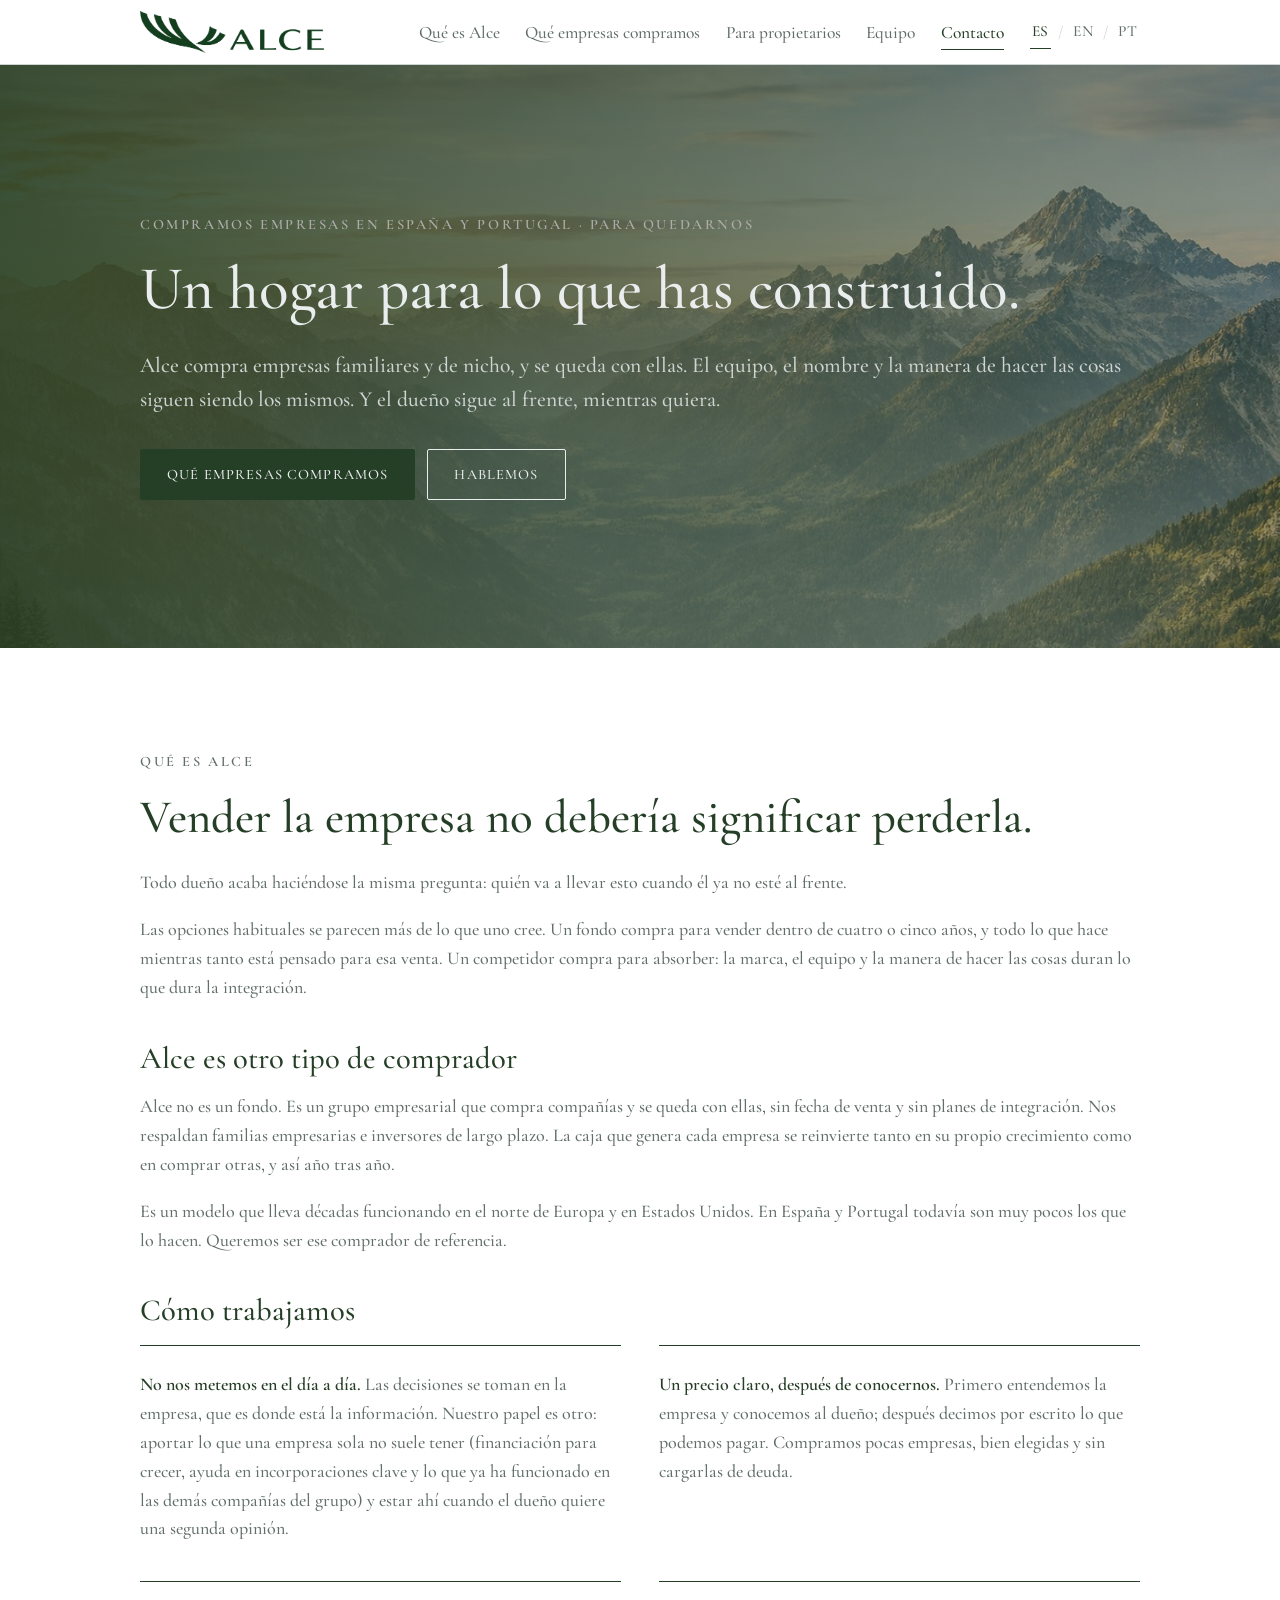
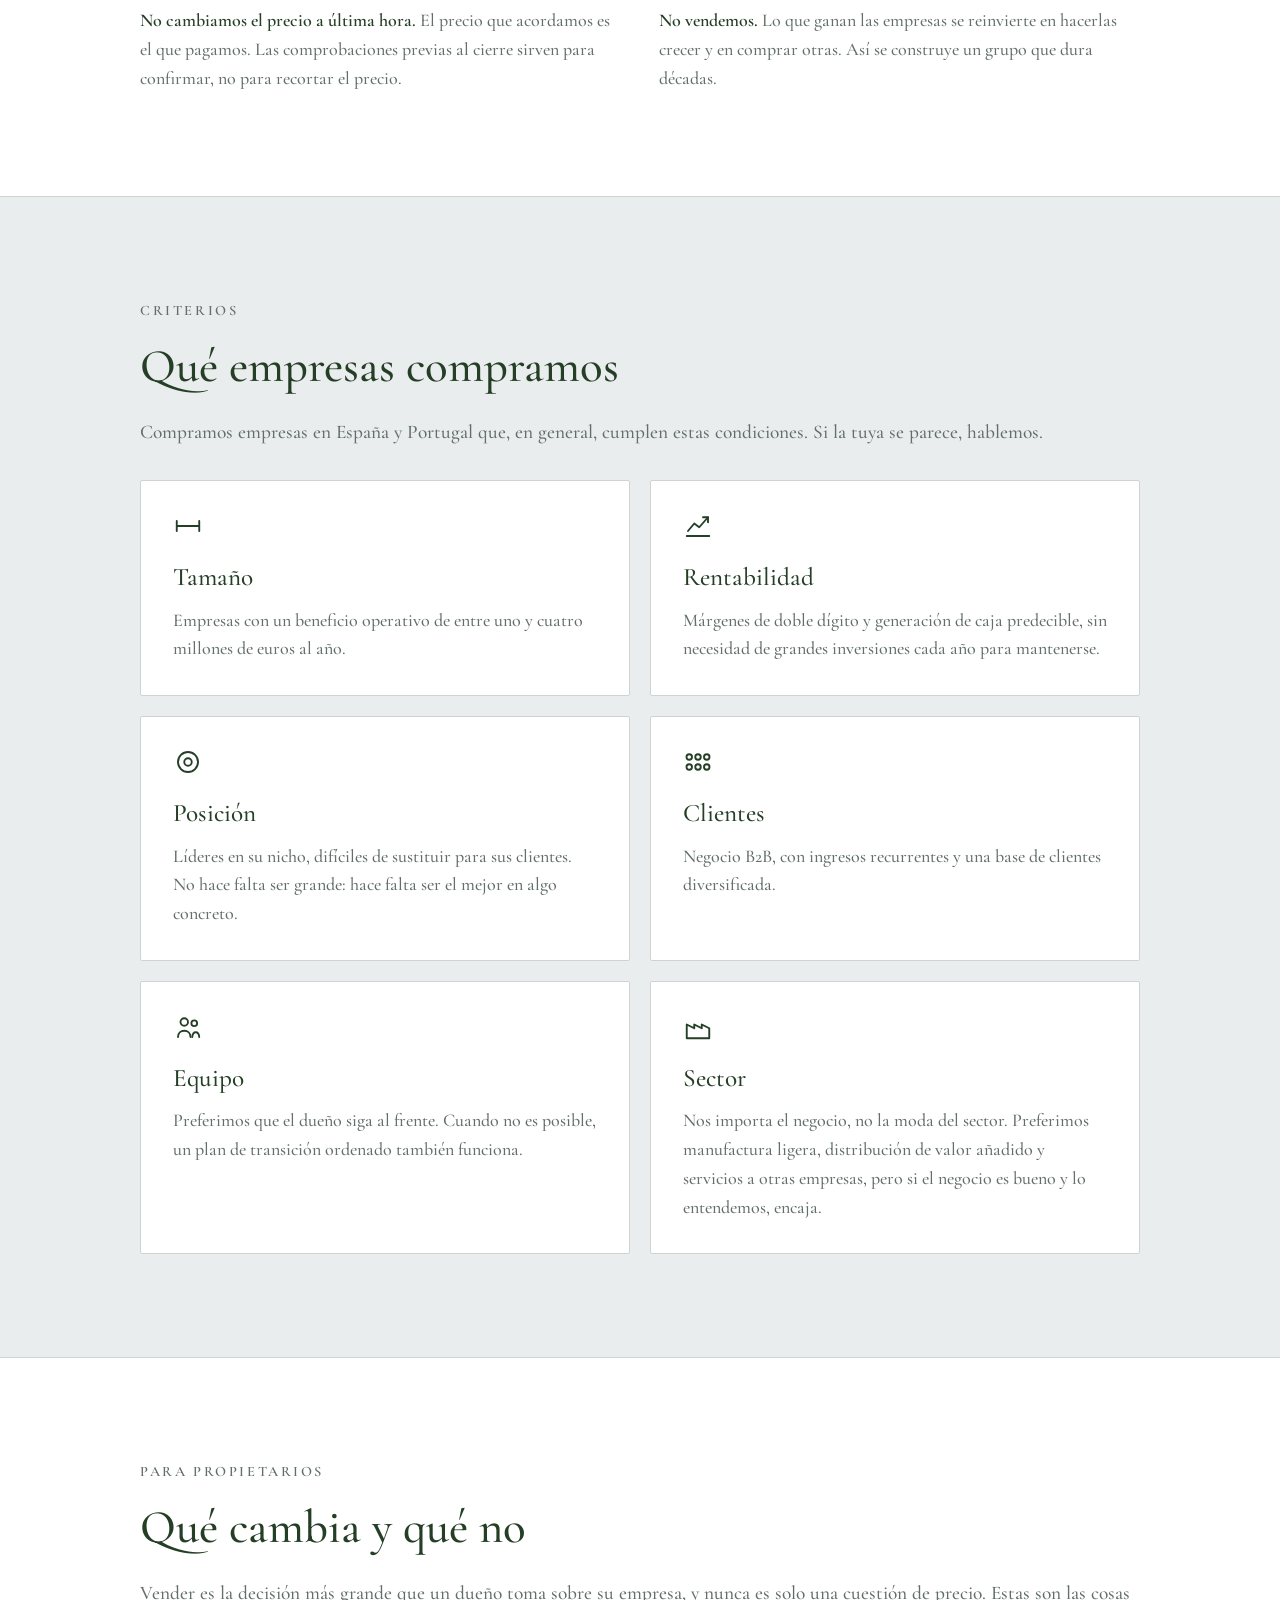
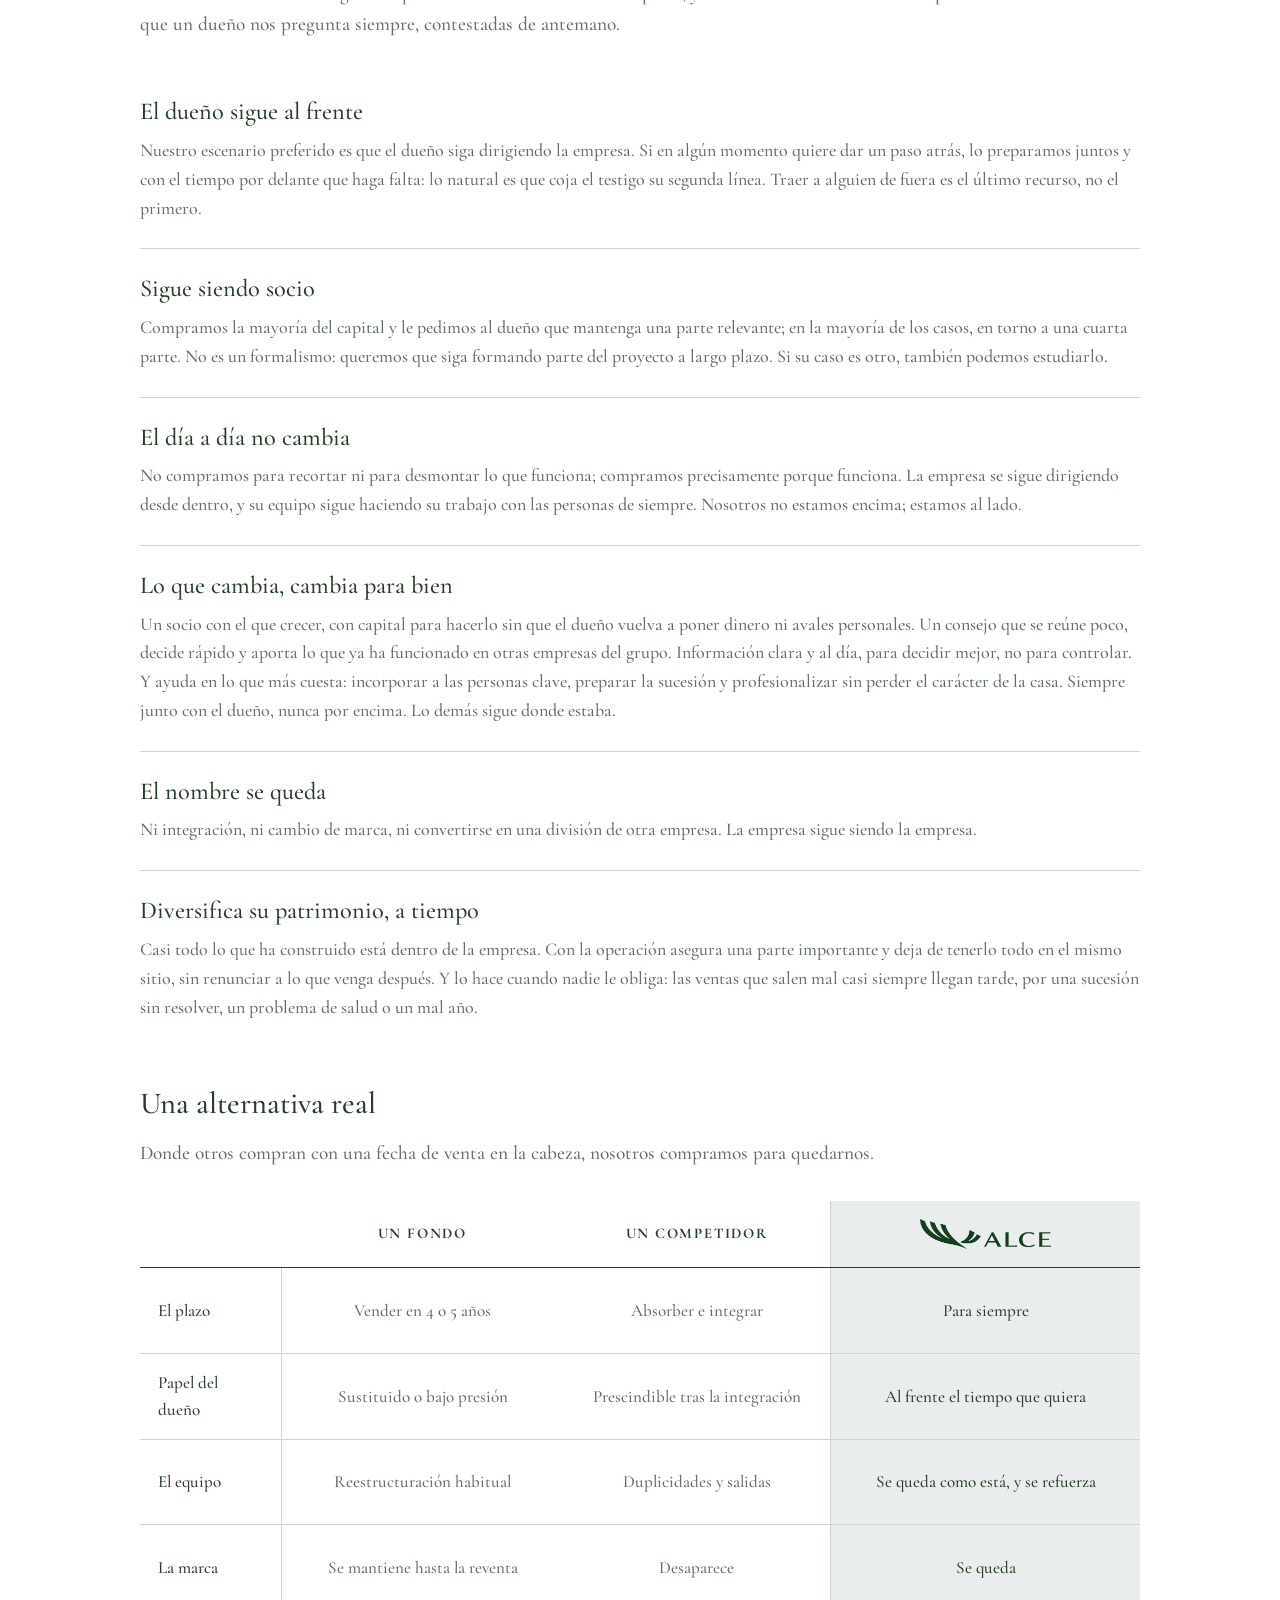
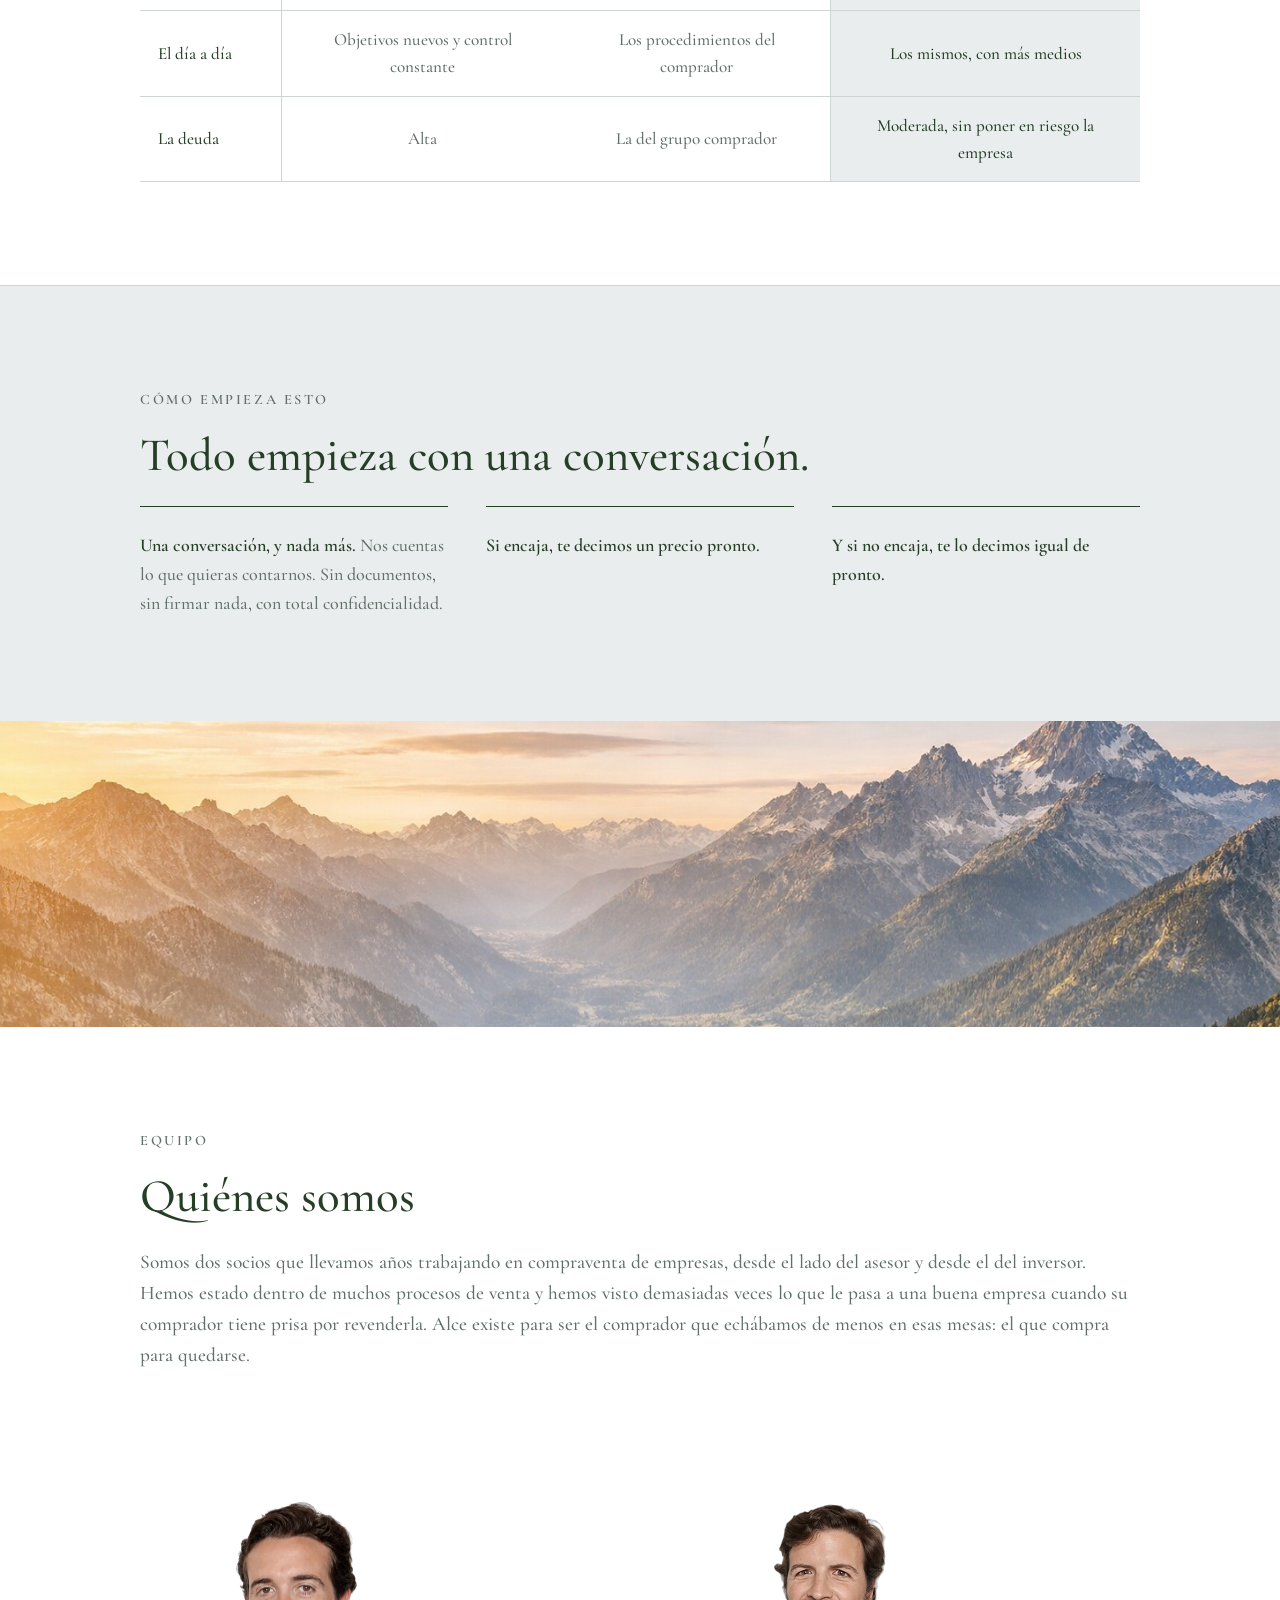
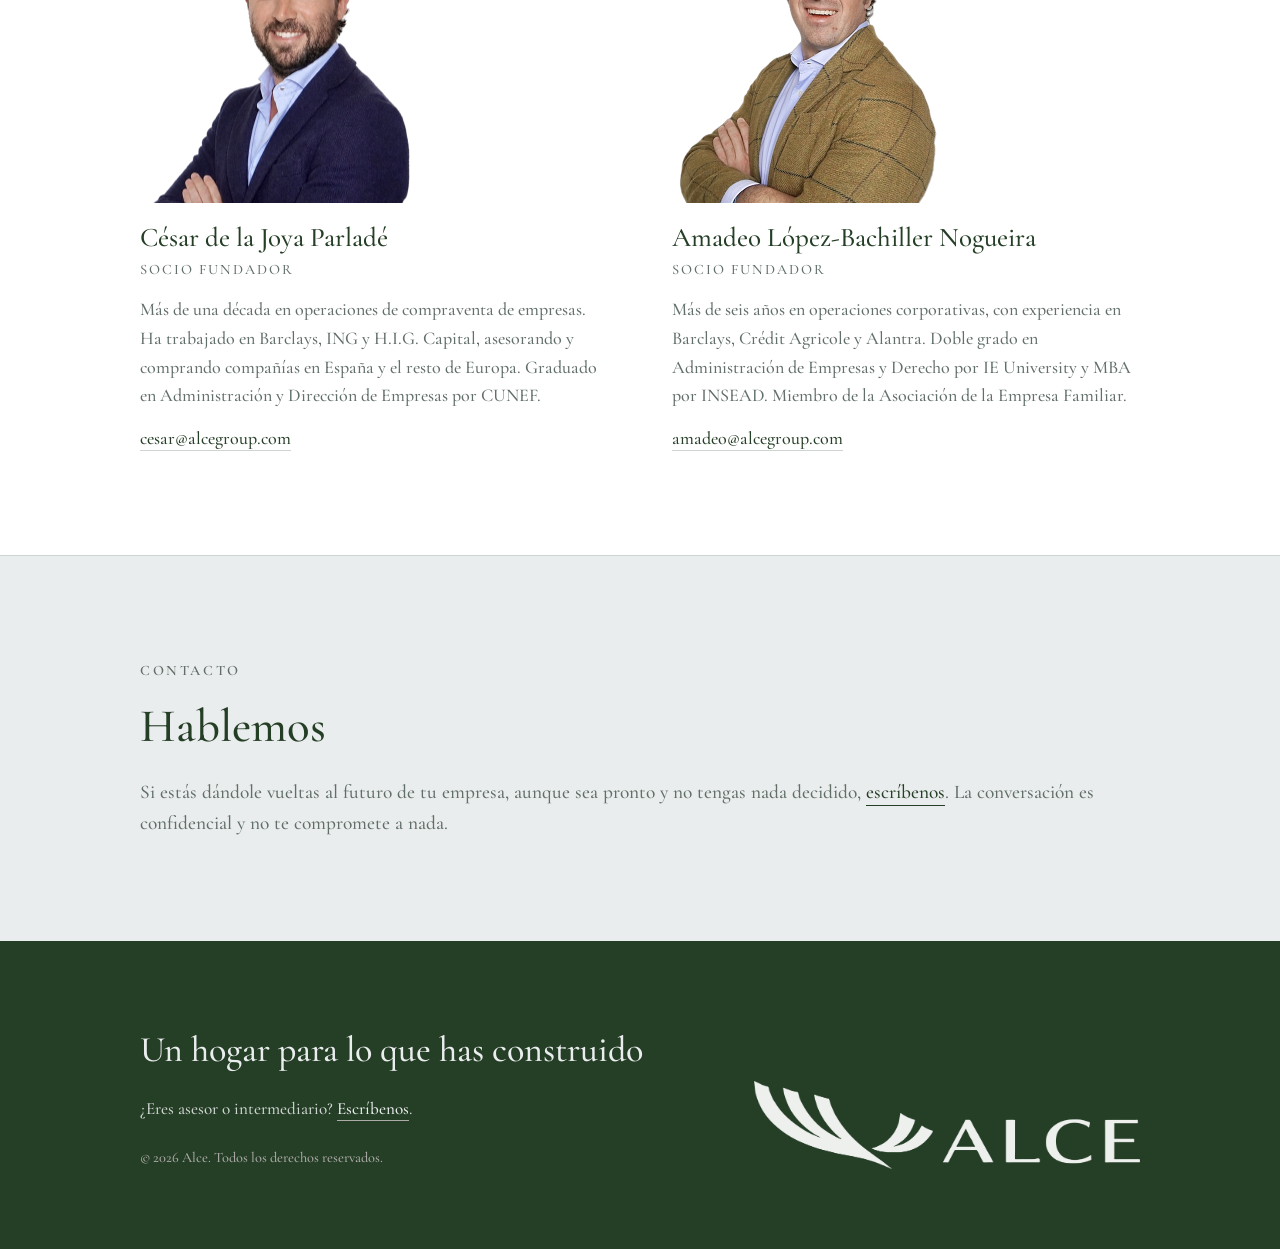
==== index.html @ 21e43da4 "Tabla comparativa: quitar fila del precio, deuda del fondo Alta y filas de igual altura Co-Authored-" ====
<!DOCTYPE html>
<html lang="es">
<head>
<meta charset="utf-8">
<meta name="viewport" content="width=device-width, initial-scale=1">
<title>Alce · Un hogar para lo que has construido</title>
<meta name="description" content="Alce compra empresas familiares y de nicho en España y Portugal, y se queda con ellas.">
<link rel="icon" type="image/png" sizes="32x32" href="img/favicon-32.png">
<link rel="apple-touch-icon" sizes="180x180" href="img/apple-touch-icon.png">
<meta property="og:title" content="Alce · Un hogar para lo que has construido">
<meta property="og:description" content="Alce compra empresas familiares y de nicho en España y Portugal, y se queda con ellas.">
<meta property="og:image" content="https://alcegroup.com/img/og.jpg">
<meta property="og:url" content="https://alcegroup.com/">
<meta property="og:type" content="website">
<meta property="og:site_name" content="Alce">
<meta property="og:locale" content="es_ES">
<meta name="twitter:card" content="summary_large_image">
<link rel="preconnect" href="https://fonts.googleapis.com">
<link rel="preconnect" href="https://fonts.gstatic.com" crossorigin>
<link href="https://fonts.googleapis.com/css2?family=Cormorant+Garamond:wght@400;500;600;700&display=swap" rel="stylesheet">
<link rel="preload" as="image" href="img/hero.jpg">
<link rel="stylesheet" href="styles.css">
<link rel="canonical" href="https://alcegroup.com/">
<link rel="alternate" hreflang="es" href="https://alcegroup.com/">
<link rel="alternate" hreflang="en" href="https://alcegroup.com/en/">
<link rel="alternate" hreflang="pt" href="https://alcegroup.com/pt/">
<link rel="alternate" hreflang="x-default" href="https://alcegroup.com/">
<!-- Marca el documento como "con JS" antes de pintar, para evitar parpadeo del fade-in. Sin JS, todo se muestra igualmente. -->
<script>document.documentElement.classList.add('js');</script>
</head>
<body>

<a class="skip-link" href="#contenido">Saltar al contenido</a>

<header class="site-header">
  <div class="wrap site-header__inner">
    <a class="logo" href="#portada" aria-label="Alce">
      <img class="logo__img" src="img/logo.png" alt="Alce" onerror="this.replaceWith(document.createTextNode('Alce'))">
    </a>
    <nav id="site-nav" class="site-nav" aria-label="Principal">
      <button class="nav-toggle" type="button" aria-expanded="false" aria-controls="nav-panel" aria-label="Menú">
        <span class="nav-toggle__bar" aria-hidden="true"></span>
      </button>
      <div class="nav-panel" id="nav-panel">
        <ul id="nav-list" class="nav-list">
          <li><a href="#que-es">Qué es Alce</a></li>
          <li><a href="#criterios">Qué empresas compramos</a></li>
          <li><a href="#propietarios">Para propietarios</a></li>
          <li><a href="#equipo">Equipo</a></li>
          <li><a href="#contacto">Contacto</a></li>
        </ul>
        <div class="lang-switch">
          <a href="index.html" hreflang="es" lang="es" aria-current="true">ES</a>
          <span aria-hidden="true">/</span>
          <a href="en/index.html" hreflang="en" lang="en">EN</a>
          <span aria-hidden="true">/</span>
          <a href="pt/index.html" hreflang="pt" lang="pt">PT</a>
        </div>
      </div>
    </nav>
  </div>
</header>

<main id="contenido">

  <!-- 1. PORTADA -->
  <section id="portada" class="hero section--ink">
    <div class="wrap reveal">
      <p class="eyebrow eyebrow--warm">Compramos empresas en España y Portugal · Para quedarnos</p>
      <h1 class="hero__title">Un hogar para lo que has construido.</h1>
      <p class="hero__sub measure">Alce compra empresas familiares y de nicho, y se queda con ellas. El equipo, el nombre y la manera de hacer las cosas siguen siendo los mismos. Y el dueño sigue al frente, mientras quiera.</p>
      <div class="cta-row">
        <a class="btn btn--solid" href="#criterios">Qué empresas compramos</a>
        <a class="btn btn--ghost-light" href="#contacto">Hablemos</a>
      </div>
    </div>
  </section>

  <!-- 2. Qué es Alce -->
  <section id="que-es" class="section section--white">
    <div class="wrap reveal">
      <p class="eyebrow">Qué es Alce</p>
      <h2 class="section__title">Vender la empresa no debería significar perderla.</h2>
      <div class="prose measure">
        <p>Todo dueño acaba haciéndose la misma pregunta: quién va a llevar esto cuando él ya no esté al frente.</p>
        <p>Las opciones habituales se parecen más de lo que uno cree. Un fondo compra para vender dentro de cuatro o cinco años, y todo lo que hace mientras tanto está pensado para esa venta. Un competidor compra para absorber: la marca, el equipo y la manera de hacer las cosas duran lo que dura la integración.</p>
        <h3 class="subhead">Alce es otro tipo de comprador</h3>
        <p>Alce no es un fondo. Es un grupo empresarial que compra compañías y se queda con ellas, sin fecha de venta y sin planes de integración. Nos respaldan familias empresarias e inversores de largo plazo. La caja que genera cada empresa se reinvierte tanto en su propio crecimiento como en comprar otras, y así año tras año.</p>
        <p>Es un modelo que lleva décadas funcionando en el norte de Europa y en Estados Unidos. En España y Portugal todavía son muy pocos los que lo hacen. Queremos ser ese comprador de referencia.</p>
      </div>

      <h3 class="subhead">Cómo trabajamos</h3>
      <div class="commitments">
        <div class="commitment">
          <p><strong>No nos metemos en el día a día.</strong> Las decisiones se toman en la empresa, que es donde está la información. Nuestro papel es otro: aportar lo que una empresa sola no suele tener (financiación para crecer, ayuda en incorporaciones clave y lo que ya ha funcionado en las demás compañías del grupo) y estar ahí cuando el dueño quiere una segunda opinión.</p>
        </div>
        <div class="commitment">
          <p><strong>Un precio claro, después de conocernos.</strong> Primero entendemos la empresa y conocemos al dueño; después decimos por escrito lo que podemos pagar. Compramos pocas empresas, bien elegidas y sin cargarlas de deuda.</p>
        </div>
        <div class="commitment">
          <p><strong>No cambiamos el precio a última hora.</strong> El precio que acordamos es el que pagamos. Las comprobaciones previas al cierre sirven para confirmar, no para recortar el precio.</p>
        </div>
        <div class="commitment">
          <p><strong>No vendemos.</strong> Lo que ganan las empresas se reinvierte en hacerlas crecer y en comprar otras. Así se construye un grupo que dura décadas.</p>
        </div>
      </div>
    </div>
  </section>

  <!-- 3. QUÉ EMPRESAS COMPRAMOS -->
  <section id="criterios" class="section section--cream">
    <div class="wrap reveal">
      <p class="eyebrow">Criterios</p>
      <h2 class="section__title">Qué empresas compramos</h2>
      <p class="intro measure">Compramos empresas en España y Portugal que, en general, cumplen estas condiciones. Si la tuya se parece, hablemos.</p>
      <ol class="criteria">
        <li class="criterion">
          <span class="criterion__icon" aria-hidden="true"><svg viewBox="0 0 24 24" fill="none" stroke="currentColor" stroke-width="1.5" stroke-linecap="round" stroke-linejoin="round"><path d="M3 12h18M3 8v8M21 8v8"/></svg></span>
          <p class="criterion__head"><span class="criterion__name">Tamaño</span></p>
          <p class="criterion__text">Empresas con un beneficio operativo de entre uno y cuatro millones de euros al año.</p>
        </li>
        <li class="criterion">
          <span class="criterion__icon" aria-hidden="true"><svg viewBox="0 0 24 24" fill="none" stroke="currentColor" stroke-width="1.5" stroke-linecap="round" stroke-linejoin="round"><path d="M3 20h18"/><path d="M4 16l5-6 4 3 7-8"/><path d="M16 5h4v4"/></svg></span>
          <p class="criterion__head"><span class="criterion__name">Rentabilidad</span></p>
          <p class="criterion__text">Márgenes de doble dígito y generación de caja predecible, sin necesidad de grandes inversiones cada año para mantenerse.</p>
        </li>
        <li class="criterion">
          <span class="criterion__icon" aria-hidden="true"><svg viewBox="0 0 24 24" fill="none" stroke="currentColor" stroke-width="1.5" stroke-linecap="round" stroke-linejoin="round"><circle cx="12" cy="12" r="8"/><circle cx="12" cy="12" r="3"/></svg></span>
          <p class="criterion__head"><span class="criterion__name">Posición</span></p>
          <p class="criterion__text">Líderes en su nicho, difíciles de sustituir para sus clientes. No hace falta ser grande: hace falta ser el mejor en algo concreto.</p>
        </li>
        <li class="criterion">
          <span class="criterion__icon" aria-hidden="true"><svg viewBox="0 0 24 24" fill="none" stroke="currentColor" stroke-width="1.5"><circle cx="5" cy="8" r="2.2"/><circle cx="12" cy="8" r="2.2"/><circle cx="19" cy="8" r="2.2"/><circle cx="5" cy="16" r="2.2"/><circle cx="12" cy="16" r="2.2"/><circle cx="19" cy="16" r="2.2"/></svg></span>
          <p class="criterion__head"><span class="criterion__name">Clientes</span></p>
          <p class="criterion__text">Negocio B2B, con ingresos recurrentes y una base de clientes diversificada.</p>
        </li>
        <li class="criterion">
          <span class="criterion__icon" aria-hidden="true"><svg viewBox="0 0 24 24" fill="none" stroke="currentColor" stroke-width="1.5" stroke-linecap="round" stroke-linejoin="round"><circle cx="9" cy="8" r="3"/><path d="M4 20c0-3 2.2-5 5-5s5 2 5 5"/><circle cx="17" cy="9" r="2.3"/><path d="M15.4 20c.2-2.4 1.4-3.8 2.8-3.8 1.5 0 2.6 1.4 2.8 3.8"/></svg></span>
          <p class="criterion__head"><span class="criterion__name">Equipo</span></p>
          <p class="criterion__text">Preferimos que el dueño siga al frente. Cuando no es posible, un plan de transición ordenado también funciona.</p>
        </li>
        <li class="criterion">
          <span class="criterion__icon" aria-hidden="true"><svg viewBox="0 0 24 24" fill="none" stroke="currentColor" stroke-width="1.5" stroke-linecap="round" stroke-linejoin="round"><path d="M3 21V10l6 3v-3l6 3v-3l6 3v8H3z"/></svg></span>
          <p class="criterion__head"><span class="criterion__name">Sector</span></p>
          <p class="criterion__text">Nos importa el negocio, no la moda del sector. Preferimos manufactura ligera, distribución de valor añadido y servicios a otras empresas, pero si el negocio es bueno y lo entendemos, encaja.</p>
        </li>
      </ol>
    </div>
  </section>

  <!-- 4. PARA PROPIETARIOS -->
  <section id="propietarios" class="section section--white">
    <div class="wrap reveal">
      <p class="eyebrow">Para propietarios</p>
      <h2 class="section__title">Qué cambia y qué no</h2>
      <p class="intro measure">Vender es la decisión más grande que un dueño toma sobre su empresa, y nunca es solo una cuestión de precio. Estas son las cosas que un dueño nos pregunta siempre, contestadas de antemano.</p>

      <div class="owner-grid">
        <div class="owner-block">
          <h3 class="owner-block__title">El dueño sigue al frente</h3>
          <p>Nuestro escenario preferido es que el dueño siga dirigiendo la empresa. Si en algún momento quiere dar un paso atrás, lo preparamos juntos y con el tiempo por delante que haga falta: lo natural es que coja el testigo su segunda línea. Traer a alguien de fuera es el último recurso, no el primero.</p>
        </div>
        <div class="owner-block">
          <h3 class="owner-block__title">Sigue siendo socio</h3>
          <p>Compramos la mayoría del capital y le pedimos al dueño que mantenga una parte relevante; en la mayoría de los casos, en torno a una cuarta parte. No es un formalismo: queremos que siga formando parte del proyecto a largo plazo. Si su caso es otro, también podemos estudiarlo.</p>
        </div>
        <div class="owner-block">
          <h3 class="owner-block__title">El día a día no cambia</h3>
          <p>No compramos para recortar ni para desmontar lo que funciona; compramos precisamente porque funciona. La empresa se sigue dirigiendo desde dentro, y su equipo sigue haciendo su trabajo con las personas de siempre. Nosotros no estamos encima; estamos al lado.</p>
        </div>
        <div class="owner-block">
          <h3 class="owner-block__title">Lo que cambia, cambia para bien</h3>
          <p>Un socio con el que crecer, con capital para hacerlo sin que el dueño vuelva a poner dinero ni avales personales. Un consejo que se reúne poco, decide rápido y aporta lo que ya ha funcionado en otras empresas del grupo. Información clara y al día, para decidir mejor, no para controlar. Y ayuda en lo que más cuesta: incorporar a las personas clave, preparar la sucesión y profesionalizar sin perder el carácter de la casa. Siempre junto con el dueño, nunca por encima. Lo demás sigue donde estaba.</p>
        </div>
        <div class="owner-block">
          <h3 class="owner-block__title">El nombre se queda</h3>
          <p>Ni integración, ni cambio de marca, ni convertirse en una división de otra empresa. La empresa sigue siendo la empresa.</p>
        </div>
        <div class="owner-block">
          <h3 class="owner-block__title">Diversifica su patrimonio, a tiempo</h3>
          <p>Casi todo lo que ha construido está dentro de la empresa. Con la operación asegura una parte importante y deja de tenerlo todo en el mismo sitio, sin renunciar a lo que venga después. Y lo hace cuando nadie le obliga: las ventas que salen mal casi siempre llegan tarde, por una sucesión sin resolver, un problema de salud o un mal año.</p>
        </div>
      </div>

      <h3 class="subhead" id="alt-distinta">Una alternativa real</h3>
      <p class="intro measure">Donde otros compran con una fecha de venta en la cabeza, nosotros compramos para quedarnos.</p>

      <div class="cmp-scroll">
        <table class="cmp" aria-labelledby="alt-distinta">
          <thead>
            <tr>
              <th scope="col"></th>
              <th scope="col">Un fondo</th>
              <th scope="col">Un competidor</th>
              <th scope="col" class="col-alce"><img class="cmp-logo" src="img/logo.png" alt="Alce" onerror="this.replaceWith(document.createTextNode('Alce'))"></th>
            </tr>
          </thead>
          <tbody>
            <tr>
              <th scope="row">El plazo</th>
              <td data-label="Un fondo">Vender en 4 o 5 años</td>
              <td data-label="Un competidor">Absorber e integrar</td>
              <td class="col-alce" data-label="Alce">Para siempre</td>
            </tr>
            <tr>
              <th scope="row">Papel del dueño</th>
              <td data-label="Un fondo">Sustituido o bajo presión</td>
              <td data-label="Un competidor">Prescindible tras la integración</td>
              <td class="col-alce" data-label="Alce">Al frente el tiempo que quiera</td>
            </tr>
            <tr>
              <th scope="row">El equipo</th>
              <td data-label="Un fondo">Reestructuración habitual</td>
              <td data-label="Un competidor">Duplicidades y salidas</td>
              <td class="col-alce" data-label="Alce">Se queda como está, y se refuerza</td>
            </tr>
            <tr>
              <th scope="row">La marca</th>
              <td data-label="Un fondo">Se mantiene hasta la reventa</td>
              <td data-label="Un competidor">Desaparece</td>
              <td class="col-alce" data-label="Alce">Se queda</td>
            </tr>
            <tr>
              <th scope="row">El día a día</th>
              <td data-label="Un fondo">Objetivos nuevos y control constante</td>
              <td data-label="Un competidor">Los procedimientos del comprador</td>
              <td class="col-alce" data-label="Alce">Los mismos, con más medios</td>
            </tr>
            <tr>
              <th scope="row">La deuda</th>
              <td data-label="Un fondo">Alta</td>
              <td data-label="Un competidor">La del grupo comprador</td>
              <td class="col-alce" data-label="Alce">Moderada, sin poner en riesgo la empresa</td>
            </tr>
          </tbody>
        </table>
      </div>
    </div>
  </section>

  <!-- 5. CÓMO EMPIEZA ESTO: bloque independiente y fácil de eliminar (borrar esta <section> entera) -->
  <section id="empieza" class="section section--cream" aria-labelledby="empieza-title">
    <div class="wrap reveal">
      <p class="eyebrow" id="empieza-eyebrow">Cómo empieza esto</p>
      <h2 class="section__title" id="empieza-title">Todo empieza con una conversación.</h2>
      <div class="steps">
        <div class="step">
          <p><strong>Una conversación, y nada más.</strong> Nos cuentas lo que quieras contarnos. Sin documentos, sin firmar nada, con total confidencialidad.</p>
        </div>
        <div class="step">
          <p><strong>Si encaja, te decimos un precio pronto.</strong></p>
        </div>
        <div class="step">
          <p><strong>Y si no encaja, te lo decimos igual de pronto.</strong></p>
        </div>
      </div>
    </div>
  </section>

  <!-- Banda de paisaje: reutiliza img/hero.jpg de momento (imagen limpia, sin velo).
       Si en la práctica queda repetitiva con el hero, sustituir por otra fotografía. -->
  <div class="landscape" aria-hidden="true">
    <img class="landscape__img" src="img/hero.jpg" alt="" loading="lazy">
  </div>

  <!-- 6. EQUIPO -->
  <section id="equipo" class="section section--white">
    <div class="wrap reveal">
      <p class="eyebrow">Equipo</p>
      <h2 class="section__title">Quiénes somos</h2>
      <p class="intro measure">Somos dos socios que llevamos años trabajando en compraventa de empresas, desde el lado del asesor y desde el del inversor. Hemos estado dentro de muchos procesos de venta y hemos visto demasiadas veces lo que le pasa a una buena empresa cuando su comprador tiene prisa por revenderla. Alce existe para ser el comprador que echábamos de menos en esas mesas: el que compra para quedarse.</p>

      <div class="team">
        <article class="member">
          <div class="member__photo">
            <img id="img-cesar" src="img/cesar.png" alt="César de la Joya Parladé" loading="lazy" onerror="this.remove()">
          </div>
          <h3 class="member__name">César de la Joya Parladé</h3>
          <p class="member__role">Socio fundador</p>
          <p class="member__bio">Más de una década en operaciones de compraventa de empresas. Ha trabajado en Barclays, ING y H.I.G. Capital, asesorando y comprando compañías en España y el resto de Europa. Graduado en Administración y Dirección de Empresas por CUNEF.</p>
          <p class="member__contact"><a href="mailto:cesar@alcegroup.com">cesar@alcegroup.com</a></p>
        </article>
        <article class="member">
          <div class="member__photo">
            <img id="img-amadeo" src="img/amadeo.png" alt="Amadeo López-Bachiller Nogueira" loading="lazy" onerror="this.remove()">
          </div>
          <h3 class="member__name">Amadeo López-Bachiller Nogueira</h3>
          <p class="member__role">Socio fundador</p>
          <p class="member__bio">Más de seis años en operaciones corporativas, con experiencia en Barclays, Crédit Agricole y Alantra. Doble grado en Administración de Empresas y Derecho por IE University y MBA por INSEAD. Miembro de la Asociación de la Empresa Familiar.</p>
          <p class="member__contact"><a href="mailto:amadeo@alcegroup.com">amadeo@alcegroup.com</a></p>
        </article>
      </div>
    </div>
  </section>

  <!-- 7. CONTACTO -->
  <section id="contacto" class="section section--cream">
    <div class="wrap reveal">
      <p class="eyebrow">Contacto</p>
      <h2 class="section__title">Hablemos</h2>
      <p class="contact__text measure">Si estás dándole vueltas al futuro de tu empresa, aunque sea pronto y no tengas nada decidido, <a href="mailto:cesar@alcegroup.com,amadeo@alcegroup.com">escríbenos</a>. La conversación es confidencial y no te compromete a nada.</p>
    </div>
  </section>

</main>

<!-- 8. PIE -->
<footer class="site-footer section--ink">
  <div class="wrap footer__inner">
    <div class="footer__text">
      <p class="footer__tagline">Un hogar para lo que has construido</p>
      <p class="footer__secondary">¿Eres asesor o intermediario? <a href="mailto:cesar@alcegroup.com,amadeo@alcegroup.com">Escríbenos</a>.</p>
      <p class="footer__copy">© 2026 Alce. Todos los derechos reservados.</p>
    </div>
    <img class="footer__logo" src="img/logo-blanco.png" alt="" aria-hidden="true" onerror="this.remove()">
  </div>
</footer>

<script src="main.js" defer></script>
</body>
</html>
---- styles.css ----
/* =========================================================
   Alce — hoja de estilos
   Sistema de diseño fijo: paleta, tipografía, geometría 2px.
   ========================================================= */

:root{
  /* Paleta (única, sin colores adicionales) */
  --ink:   #253E26;   /* verde: títulos y fondos oscuros */
  --slate: #626F69;   /* color del texto (cuerpo y secundario) */
  --warm:  #ADACA8;
  --pale:  #CED4D1;
  --cream: #EAEDED;   /* sombreado de secciones (antes crema #F4ECE6) */
  --white: #FFFFFF;

  /* Tipografía — una sola fuente para todo (Cormorant Garamond) */
  --font-display: "Cormorant Garamond", Georgia, "Times New Roman", serif;
  --font-text: "Cormorant Garamond", Georgia, "Times New Roman", serif;

  /* Geometría */
  --radius: 2px;
  --hair: 1px solid var(--pale);

  /* Ritmo */
  --header-h: 64px;
  --section-y: clamp(56px, 8vw, 104px);
  --wrap-max: 1080px;
  --wrap-pad: clamp(20px, 5vw, 40px);
}

/* ---------- Reset ligero ---------- */
*, *::before, *::after{ box-sizing: border-box; }
html{ -webkit-text-size-adjust: 100%; font-size: 112.5%; }  /* base 18px */
body{
  margin: 0;
  background: var(--white);
  color: var(--ink);
  font-family: var(--font-text);
  font-size: 1rem;
  font-weight: 500;
  line-height: 1.6;
  -webkit-font-smoothing: antialiased;
  text-rendering: optimizeLegibility;
}
img{ max-width: 100%; display: block; }
a{ color: inherit; }

/* Scroll suave solo si el usuario no ha pedido reducir movimiento */
@media (prefers-reduced-motion: no-preference){
  html{ scroll-behavior: smooth; }
}

/* ---------- Utilidades ---------- */
.wrap{
  width: 100%;
  max-width: var(--wrap-max);
  margin-inline: auto;
  padding-inline: var(--wrap-pad);
}
/* Los párrafos llenan el ancho disponible del contenedor (se adaptan a la ventana). */
.measure{ max-width: 100%; }

/* Anclas: compensa el header fijo al saltar por navegación */
:where(section, footer)[id]{ scroll-margin-top: calc(var(--header-h) + 12px); }

/* Foco visible y consistente en todo el sitio */
:where(a, button):focus-visible{
  outline: 2px solid var(--ink);
  outline-offset: 3px;
  border-radius: var(--radius);
}
.section--ink :where(a, button):focus-visible{ outline-color: var(--cream); }

/* Enlace de salto accesible */
.skip-link{
  position: absolute;
  left: 12px;
  top: -60px;
  z-index: 100;
  background: var(--ink);
  color: var(--cream);
  padding: 10px 16px;
  border-radius: var(--radius);
  text-decoration: none;
  font-size: .85rem;
  transition: top .15s ease;
}
.skip-link:focus{ top: 12px; }

/* ---------- Tipografía base ---------- */
h1, h2, h3, h4{
  font-family: var(--font-display);
  font-weight: 500;
  letter-spacing: 0;
  line-height: 1.14;
  margin: 0;
}
p{ margin: 0 0 1rem; color: var(--slate); }
p:last-child{ margin-bottom: 0; }

.eyebrow{
  font-family: var(--font-text);
  text-transform: uppercase;
  letter-spacing: 0.18em;
  font-size: 0.8rem;
  font-weight: 600;
  color: var(--slate);
  margin: 0 0 18px;
}
.eyebrow--warm{ color: var(--warm); }

.section__title{
  font-size: clamp(1.9rem, 1.25rem + 2.7vw, 2.6rem);
  margin-bottom: 24px;
}
.subhead{
  font-size: clamp(1.35rem, 1.1rem + 1.1vw, 1.7rem);
  margin: 40px 0 16px;
}
.intro{
  font-size: 1.075rem;
  color: var(--slate);
  margin-bottom: 32px;
}
.prose p{ color: var(--slate); }
.prose .subhead{ color: var(--ink); }

/* ---------- Header fijo ---------- */
.site-header{
  position: sticky;
  top: 0;
  z-index: 50;
  background: var(--white);
  border-bottom: var(--hair);
}
.site-header__inner{
  min-height: var(--header-h);
  display: flex;
  align-items: center;
  justify-content: space-between;
  gap: 16px;
}
/* Panel que agrupa navegación e idiomas: en línea en escritorio,
   desplegable en móvil (así los idiomas no compiten por sitio en la cabecera). */
.nav-panel{
  display: flex;
  align-items: center;
  gap: clamp(14px, 2vw, 28px);
}

/* Selector de idioma ES / EN */
.lang-switch{
  display: flex;
  align-items: center;
  gap: 7px;
  font-size: 0.86rem;
  letter-spacing: 0.06em;
}
.lang-switch a{
  color: var(--slate);
  text-decoration: none;
  padding: 4px 2px;
  border-bottom: 1px solid transparent;
  transition: color .15s ease, border-color .15s ease;
}
.lang-switch a:hover{ color: var(--ink); }
.lang-switch a[aria-current="true"]{ color: var(--ink); border-bottom-color: var(--ink); }
.lang-switch span{ color: var(--pale); }

.logo{
  display: inline-flex;
  align-items: center;
  flex-shrink: 0;          /* el flex no debe comprimir (deformaba el logo) */
  font-family: var(--font-display);
  font-size: 1.5rem;
  font-weight: 500;
  letter-spacing: 0.02em;
  text-decoration: none;
  color: var(--ink);
}
.logo__img{
  height: 42px;
  width: auto;
  display: block;
}
.site-nav{ display: flex; align-items: center; }
.nav-list{
  list-style: none;
  display: flex;
  flex-wrap: nowrap;      /* nunca en dos líneas: por debajo del breakpoint pasa a menú */
  white-space: nowrap;
  gap: clamp(14px, 2vw, 28px);
  margin: 0;
  padding: 0;
}
.nav-list a{
  text-decoration: none;
  color: var(--slate);
  font-size: 0.97rem;
  padding: 6px 0;
  border-bottom: 1px solid transparent;
  transition: color .15s ease, border-color .15s ease;
}
.nav-list a:hover{ color: var(--ink); }
.nav-list a[aria-current="true"]{
  color: var(--ink);
  border-bottom-color: var(--ink);
}

/* Botón de menú: oculto por defecto; solo aparece en móvil y con JS activo */
.nav-toggle{ display: none; }
.nav-toggle{
  width: 44px; height: 44px;
  padding: 0;
  background: none;
  border: var(--hair);
  border-radius: var(--radius);
  cursor: pointer;
  position: relative;
}
.nav-toggle__bar,
.nav-toggle__bar::before,
.nav-toggle__bar::after{
  content: "";
  position: absolute;
  left: 50%;
  width: 20px;
  height: 2px;
  background: var(--ink);
  transform: translateX(-50%);
  transition: transform .18s ease, opacity .18s ease;
}
.nav-toggle__bar{ top: 50%; margin-top: -1px; }
.nav-toggle__bar::before{ top: -6px; }
.nav-toggle__bar::after{ top: 6px; }
.nav-toggle[aria-expanded="true"] .nav-toggle__bar{ background: transparent; }
.nav-toggle[aria-expanded="true"] .nav-toggle__bar::before{ transform: translateX(-50%) translateY(6px) rotate(45deg); }
.nav-toggle[aria-expanded="true"] .nav-toggle__bar::after{ transform: translateX(-50%) translateY(-6px) rotate(-45deg); }

/* ---------- Secciones y ritmo de fondos ---------- */
.section{ padding-block: var(--section-y); }
.section--white{ background: var(--white); }
.section--cream{ background: var(--cream); }
.section--ink{ background: var(--ink); color: var(--cream); }

/* Línea divisoria fina entre secciones contiguas del flujo claro */
.section--white + .section--cream,
.section--cream + .section--white,
.section--white + .section--white,
.section--cream + .section--cream{ border-top: var(--hair); }

/* ---------- Hero ---------- */
.hero{
  padding-block: clamp(80px, 12vw, 148px);
  /* Foto de fondo (montaña) con velo verde a la izquierda para legibilidad del texto */
  background-color: var(--ink);
  background-image:
    linear-gradient(90deg,
      rgba(37, 62, 38, 0.90) 0%,
      rgba(37, 62, 38, 0.72) 42%,
      rgba(37, 62, 38, 0.44) 100%),
    url("img/hero.jpg");
  background-size: cover;
  background-position: center right;
  background-repeat: no-repeat;
}
.hero__title{
  font-size: clamp(2.1rem, 1.4rem + 3.4vw, 3.4rem);
  margin-bottom: 24px;
}
.hero__sub{
  font-size: clamp(1.05rem, 0.98rem + 0.4vw, 1.2rem);
  color: var(--pale);
  margin-bottom: 32px;
}
.cta-row{ display: flex; flex-wrap: wrap; gap: 12px; }

/* ---------- Botones ---------- */
.btn{
  display: inline-block;
  font-family: var(--font-text);
  font-size: 0.8rem;
  font-weight: 500;
  letter-spacing: 0.08em;
  text-transform: uppercase;
  text-decoration: none;
  padding: 13px 26px;
  border: 1px solid var(--ink);
  border-radius: var(--radius);
  transition: background-color .15s ease, color .15s ease, border-color .15s ease;
}
.btn--solid{ background: var(--ink); color: var(--cream); }
.btn--solid:hover{ background: #1B2E1C; }
.btn--ghost-light{ background: transparent; color: var(--cream); border-color: var(--cream); }
.btn--ghost-light:hover{ background: var(--cream); color: var(--ink); }

/* ---------- Placeholders de imagen ---------- */
.img-ph{
  background: var(--cream);
  border: var(--hair);
  border-radius: var(--radius);
}
.img-ph--cover{
  width: 100%;
  aspect-ratio: 21 / 9;
  border-inline: none;
  border-radius: 0;
}
.img-ph--portrait{
  aspect-ratio: 3 / 4;
  width: 100%;
  margin-bottom: 20px;
}

/* ---------- Criterios ---------- */
/* Cuadrícula de criterios: tarjetas blancas sobre fondo cream.
   2 columnas en escritorio, 1 en móvil. Sin sombras: borde fino y radio 2px. */
.criteria{
  list-style: none;
  margin: 0;
  padding: 0;
  display: grid;
  grid-template-columns: repeat(2, 1fr);
  gap: 20px;
}
.criterion{
  background: var(--white);
  border: var(--hair);
  border-radius: var(--radius);
  padding: 30px 32px 32px;
}
.criterion__icon{
  display: block;
  width: 30px;
  height: 30px;
  color: var(--ink);
  margin-bottom: 16px;
}
.criterion__icon svg{ width: 100%; height: 100%; display: block; }
.criterion__head{
  margin: 0 0 8px;
  font-family: var(--font-display);
  font-size: 1.4rem;
  font-weight: 500;
  color: var(--ink);
}
.criterion__num{ color: var(--slate); }
.criterion__sep{ color: var(--warm); }
.criterion__name{ color: var(--ink); }
.criterion__text{
  margin: 0;
  color: var(--slate);
}

/* ---------- Para propietarios ---------- */
.owner-grid{
  display: grid;
  grid-template-columns: 1fr;
  gap: 0;
  margin-bottom: 8px;
}
.owner-block{
  padding-block: 26px;
  border-top: var(--hair);
}
.owner-block:first-child{ border-top: none; }
.owner-block__title{
  font-size: 1.35rem;
  margin-bottom: 10px;
}
.owner-block p{ color: var(--slate); }

/* ---------- Tabla comparativa ---------- */
.cmp-scroll{
  overflow-x: auto;
  margin-top: 24px;
  -webkit-overflow-scrolling: touch;
}
.cmp{
  border-collapse: collapse;
  width: 100%;
  min-width: 640px;
  font-size: 0.95rem;
}
.cmp th,
.cmp td{
  text-align: center;                 /* todo centrado... */
  padding: 15px 18px;
  vertical-align: middle;             /* una sola línea: centrada en altura */
  border-bottom: var(--hair);
}
/* Todas las filas con la misma altura (dos líneas de texto). Si alguna fila
   necesita más, main.js iguala las demás a la más alta. */
.cmp tbody tr{ height: calc(3.2em + 31px); }
.cmp th[scope="row"]{ text-align: left; }   /* ...salvo la columna de la izquierda */
.cmp thead th{
  font-family: var(--font-text);
  font-size: 0.82rem;
  text-transform: uppercase;
  letter-spacing: 0.12em;
  font-weight: 700;
  color: var(--ink);
  border-bottom: 1px solid var(--ink);
  background: var(--white);
  text-align: center;
  padding-block: 18px;
}
.cmp thead th:first-child{ text-align: left; }
.cmp tbody th[scope="row"]{
  font-weight: 500;
  color: var(--ink);
  background: var(--white);
}
.cmp td{ color: var(--slate); }

/* Columna Alce destacada: fondo cream, texto ink */
.cmp .col-alce{
  background: var(--cream);
  color: var(--ink);
  font-weight: 500;
  border-left: var(--hair);
}
.cmp thead th.col-alce{ color: var(--ink); }
/* Logo en la cabecera de la columna Alce (en vez del texto), centrado */
.cmp-logo{ height: 30px; width: auto; display: block; margin-inline: auto; }

/* En móvil: fija la primera columna (etiquetas) y la columna Alce; se scrollean las del medio */
.cmp th[scope="row"]{
  position: sticky;
  left: 0;
  z-index: 2;
  border-right: var(--hair);
}
.cmp .col-alce{
  position: sticky;
  right: 0;
  z-index: 2;
}
.cmp thead th:first-child{ position: sticky; left: 0; z-index: 3; background: var(--white); }
.cmp thead th.col-alce{ position: sticky; right: 0; z-index: 3; }

/* ---------- Cómo empieza esto ---------- */
.steps{
  display: grid;
  grid-template-columns: repeat(3, 1fr);
  gap: clamp(20px, 3vw, 40px);
}
.step{
  padding-top: 24px;
  border-top: 1px solid var(--ink);
}
.step p{ color: var(--slate); margin: 0; }
.step strong{ color: var(--ink); font-weight: 600; }

/* ---------- Cómo trabajamos (4 compromisos, 2×2) ---------- */
.commitments{
  display: grid;
  grid-template-columns: repeat(2, 1fr);
  gap: clamp(20px, 3vw, 40px);
  margin-top: 8px;
}
.commitment{
  padding-top: 24px;
  border-top: 1px solid var(--ink);
}
.commitment p{ color: var(--slate); margin: 0; }
.commitment strong{ color: var(--ink); font-weight: 600; }

/* ---------- Equipo ---------- */
.team{
  display: grid;
  grid-template-columns: repeat(2, 1fr);
  gap: clamp(32px, 5vw, 72px);
}
.member__photo{
  aspect-ratio: 3 / 4;
  width: 100%;
  max-width: 300px;
  margin-bottom: 20px;
  overflow: hidden;
}
.member__photo img{
  width: 100%;
  height: 100%;
  object-fit: cover;
  object-position: center top;
  display: block;
}
.member__name{
  font-size: 1.5rem;
  margin-bottom: 4px;
}
.member__role{
  font-size: 0.8rem;
  text-transform: uppercase;
  letter-spacing: 0.14em;
  color: var(--slate);
  margin-bottom: 14px;
}
.member__bio{ color: var(--slate); margin-bottom: 14px; }
.member__contact{ margin: 0; }
.member__contact a{
  color: var(--ink);
  text-decoration: none;
  border-bottom: 1px solid var(--pale);
  padding-bottom: 1px;
  transition: border-color .15s ease;
}
.member__contact a:hover{ border-bottom-color: var(--ink); }

/* ---------- Contacto ---------- */
.contact__text{
  font-size: 1.075rem;
  color: var(--slate);
  margin-bottom: 20px;
}
.contact__text a{
  color: var(--ink);
  text-decoration: none;
  border-bottom: 1px solid var(--ink);
  padding-bottom: 1px;
}
.contact__loc{
  font-family: var(--font-display);
  font-size: 1.25rem;
  color: var(--ink);
  margin: 0;
}

/* ---------- Banda de paisaje final ---------- */
.landscape{ display: block; line-height: 0; }
.landscape__img{
  width: 100%;
  height: clamp(220px, 34vh, 440px);
  object-fit: cover;
  object-position: center;
  display: block;
}

/* ---------- Pie ---------- */
.site-footer{ padding-block: clamp(48px, 7vw, 80px); }
.footer__inner{
  display: flex;
  justify-content: space-between;
  align-items: flex-end;
  gap: 24px 40px;
  flex-wrap: wrap;
}
.footer__logo{
  height: 88px;
  width: auto;
  margin-left: auto;
  opacity: 0.92;
  flex-shrink: 0;
}
.footer__tagline{
  font-family: var(--font-display);
  font-size: clamp(1.4rem, 1.1rem + 1.4vw, 2rem);
  color: var(--cream);
  margin-bottom: 16px;
}
.footer__secondary{
  color: var(--pale);
  font-size: 0.95rem;
  margin-bottom: 24px;
}
.footer__secondary a{
  color: var(--cream);
  text-decoration: none;
  border-bottom: 1px solid var(--warm);
  padding-bottom: 1px;
}
.footer__secondary a:hover{ border-bottom-color: var(--cream); }
.footer__copy{
  color: var(--warm);
  font-size: 0.8rem;
  margin: 0;
}

/* =========================================================
   Fade-in al entrar en viewport (solo con JS activo).
   Sin JS, todo se ve normal. Se anula con reduce-motion.
   ========================================================= */
.js .reveal{
  opacity: 0;
  transform: translateY(10px);
  transition: opacity .6s ease, transform .6s ease;
  will-change: opacity, transform;
}
.js .reveal.is-visible{
  opacity: 1;
  transform: none;
}
@media (prefers-reduced-motion: reduce){
  .js .reveal{ opacity: 1; transform: none; transition: none; }
}

/* =========================================================
   Responsive
   ========================================================= */

/* Tablet: equipo, pasos, compromisos y criterios a una columna cuando aprieta */
@media (max-width: 860px){
  .team{ grid-template-columns: 1fr; max-width: 420px; }
  .steps{ grid-template-columns: 1fr; }
  .step{ padding-top: 20px; }
  .commitments{ grid-template-columns: 1fr; }
  .criteria{ grid-template-columns: 1fr; gap: 14px; }
  .criterion{ padding: 24px 24px 26px; }
}

/* Menú móvil: navegación e idiomas se colapsan tras el botón (requiere JS).
   Corte a 1020px: por debajo, logo + navegación + idiomas no caben en una línea. */
@media (max-width: 1020px){
  .js .nav-toggle{ display: inline-flex; align-items: center; justify-content: center; }
  .js .nav-panel{
    position: absolute;
    top: var(--header-h);
    left: 0;
    right: 0;
    flex-direction: column;
    align-items: stretch;
    gap: 0;
    background: var(--white);
    border-bottom: var(--hair);
    padding: 8px var(--wrap-pad) 14px;
    display: none;
  }
  .js .site-nav.is-open .nav-panel{ display: flex; }
  .js .nav-list{ flex-direction: column; gap: 0; width: 100%; }
  .js .nav-list li{ width: 100%; }
  .js .nav-list a{
    display: block;
    padding: 12px 0;
    font-size: 1rem;
    border-bottom: var(--hair);
  }
  .js .nav-list li:last-child a{ border-bottom: none; }
  .js .nav-list a[aria-current="true"]{ border-bottom-color: var(--pale); }
  /* Idiomas: dentro del desplegable, separados por un filete */
  .js .nav-panel .lang-switch{
    justify-content: flex-start;
    gap: 14px;
    padding-top: 14px;
    margin-top: 6px;
    border-top: var(--hair);
    font-size: 1rem;
  }
  .site-header{ position: sticky; }
  .site-nav{ position: static; }
  /* Logo más contenido cuando la cabecera es compacta */
  .logo__img{ height: 32px; }
}

/* En móvil el texto ocupa todo el ancho: velo más uniforme y oscuro sobre la foto */
@media (max-width: 760px){
  .hero{
    background-image:
      linear-gradient(180deg,
        rgba(37, 62, 38, 0.86) 0%,
        rgba(37, 62, 38, 0.74) 100%),
      url("img/hero.jpg");
    background-position: center;
  }
}

/* ---------- Móvil: la tabla comparativa deja de ser tabla ----------
   Sin cajas: filetes y tipografía, como el resto de la web. Por bloque, la
   respuesta de Alce va primero y grande (se reordena con flex, el HTML no cambia)
   y debajo, en secundario, lo que hacen las alternativas. */
@media (max-width: 760px){
  .cmp-scroll{ overflow: visible; margin-top: 10px; }
  .cmp{ min-width: 0; width: 100%; }
  .cmp, .cmp thead, .cmp tbody, .cmp th, .cmp td{ display: block; }
  .cmp thead{ display: none; }

  .cmp tbody tr{
    height: auto !important;          /* anula la altura fija de escritorio */
    display: flex;
    flex-direction: column;
    background: transparent;
    border: none;
    border-top: var(--hair);
    margin: 0;
    padding: 26px 0 10px;
  }
  .cmp tbody tr:first-child{ border-top: 1px solid var(--ink); }

  /* La dimensión pasa a rótulo pequeño, como los eyebrows del resto del sitio */
  .cmp tbody th[scope="row"]{
    order: -2;
    position: static;
    text-align: left;
    background: transparent;
    border: none;
    padding: 0 0 14px;
    font-size: 0.8rem;
    font-weight: 600;
    letter-spacing: 0.16em;
    text-transform: uppercase;
    color: var(--slate);
  }

  /* Las alternativas: barra clara, cuerpo menor */
  .cmp tbody td{
    position: static;
    text-align: left;
    background: transparent;
    border: none;
    border-left: 2px solid var(--pale);
    padding: 0 0 0 16px;
    margin-bottom: 15px;
    color: var(--slate);
    font-size: 0.95rem;
    line-height: 1.5;
  }
  .cmp tbody td::before{
    content: attr(data-label);
    display: block;
    font-size: 0.74rem;
    font-weight: 600;
    letter-spacing: 0.14em;
    text-transform: uppercase;
    color: var(--slate);
    margin-bottom: 4px;
  }

  /* Alce, protagonista: primero, barra oscura y cuerpo grande */
  .cmp tbody td.col-alce{
    order: -1;
    border-left: 2px solid var(--ink);
    margin-bottom: 22px;
    padding: 13px 16px 15px;
    color: var(--ink);
    font-size: 1.2rem;
    font-weight: 600;
    line-height: 1.3;
  }
  /* En vez del rótulo "ALCE", el logo. La ruta es relativa a styles.css,
     así que vale igual para la raíz, /en/ y /pt/. */
  .cmp tbody td.col-alce::before{
    content: "";
    display: block;
    width: 64px;
    height: 15px;
    background: url("img/logo.png") left center / contain no-repeat;
    margin-bottom: 9px;
  }
}

/* ---------- Móvil: pie ---------- */
@media (max-width: 860px){
  .footer__inner{ flex-direction: column; align-items: flex-start; gap: 22px; }
  .footer__logo{
    height: 52px;
    margin-left: 0;
    order: -1;            /* la marca abre el pie; el copyright lo cierra */
  }
  .footer__tagline{ margin-bottom: 14px; }
}

/* ---------- Móvil: ritmo vertical más ceñido ----------
   El aire que funciona en escritorio hace la página muy larga en un teléfono. */
@media (max-width: 600px){
  :root{ --section-y: 44px; }
  .hero{ padding-block: 64px; }
  .subhead{ margin: 32px 0 14px; }
  .section__title{ margin-bottom: 18px; }
  .intro{ margin-bottom: 24px; }
  .criterion{ padding: 22px 22px 24px; }
  .owner-block{ padding-block: 22px; }
  .site-footer{ padding-block: 44px; }
}

/* Móvil pequeño: los botones se ajustan a su texto, sin ocupar todo el ancho */
@media (max-width: 400px){
  .cta-row .btn{ max-width: 100%; }
}
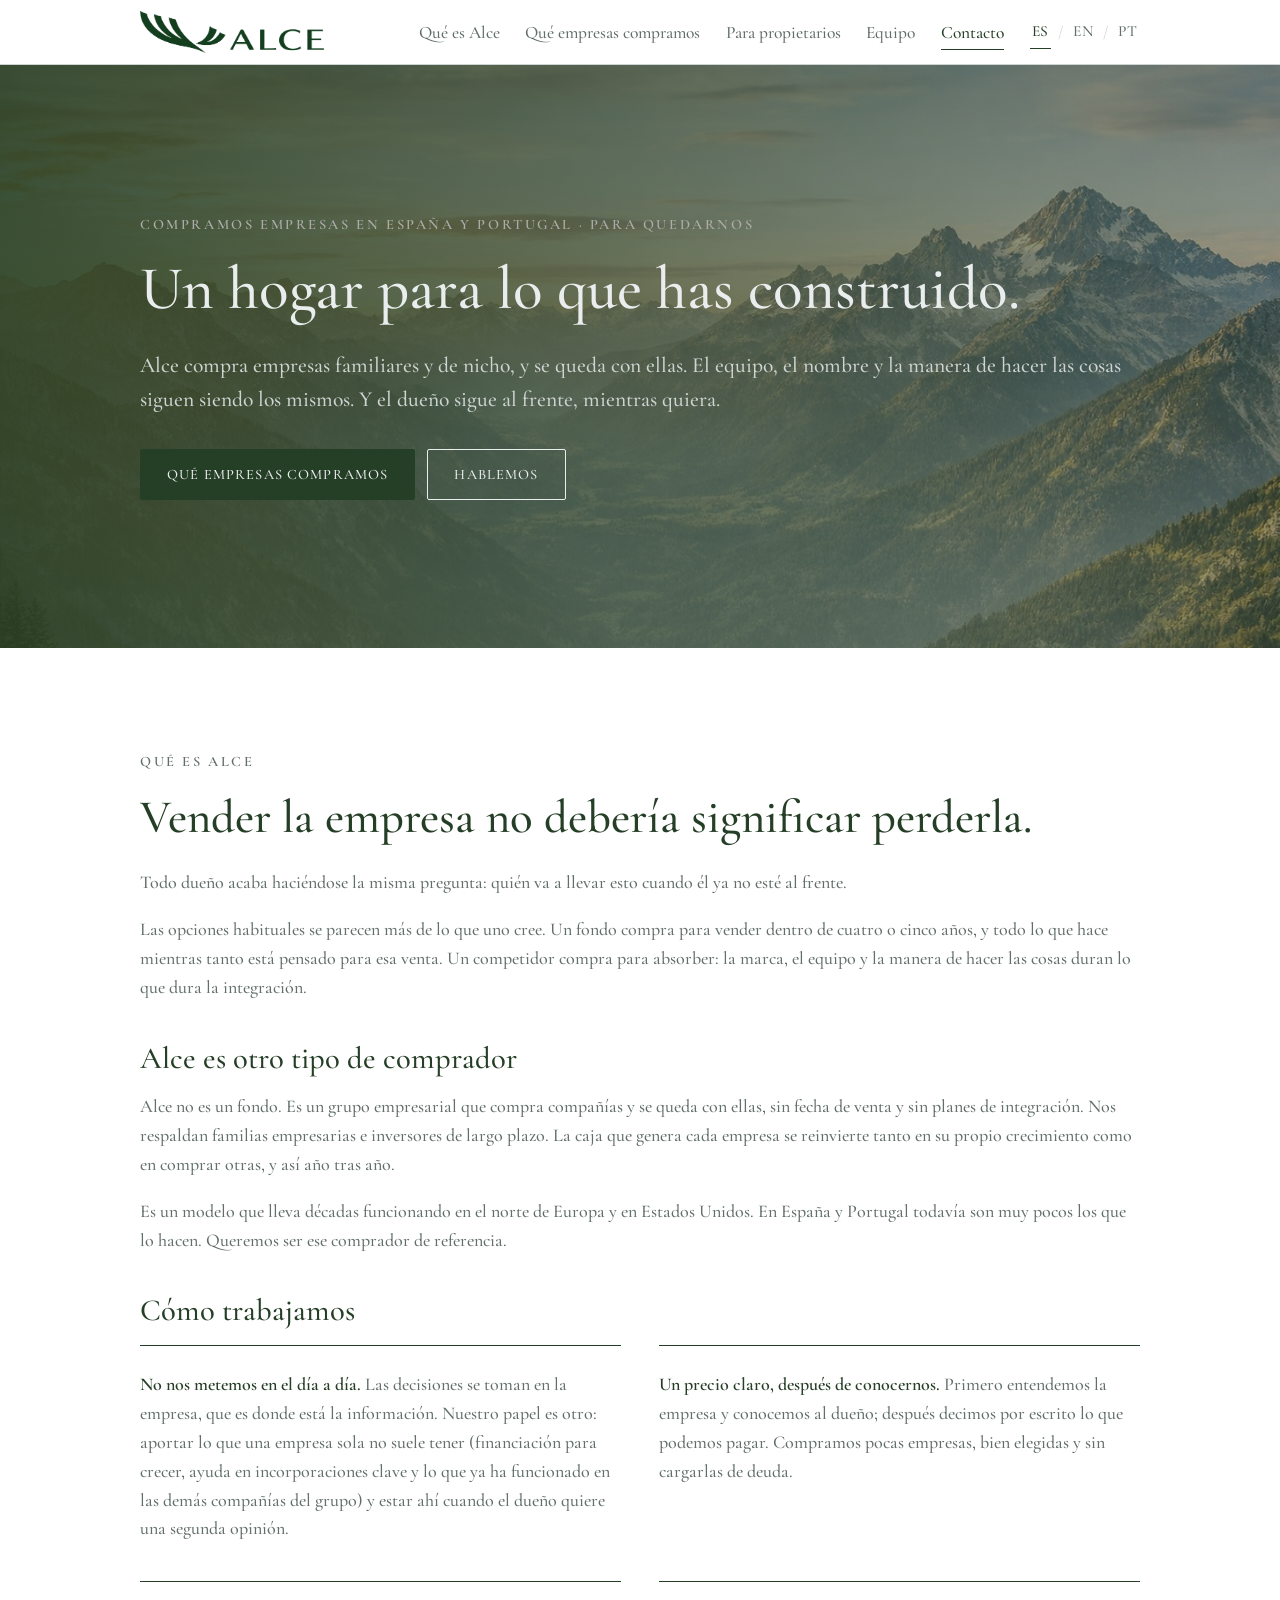
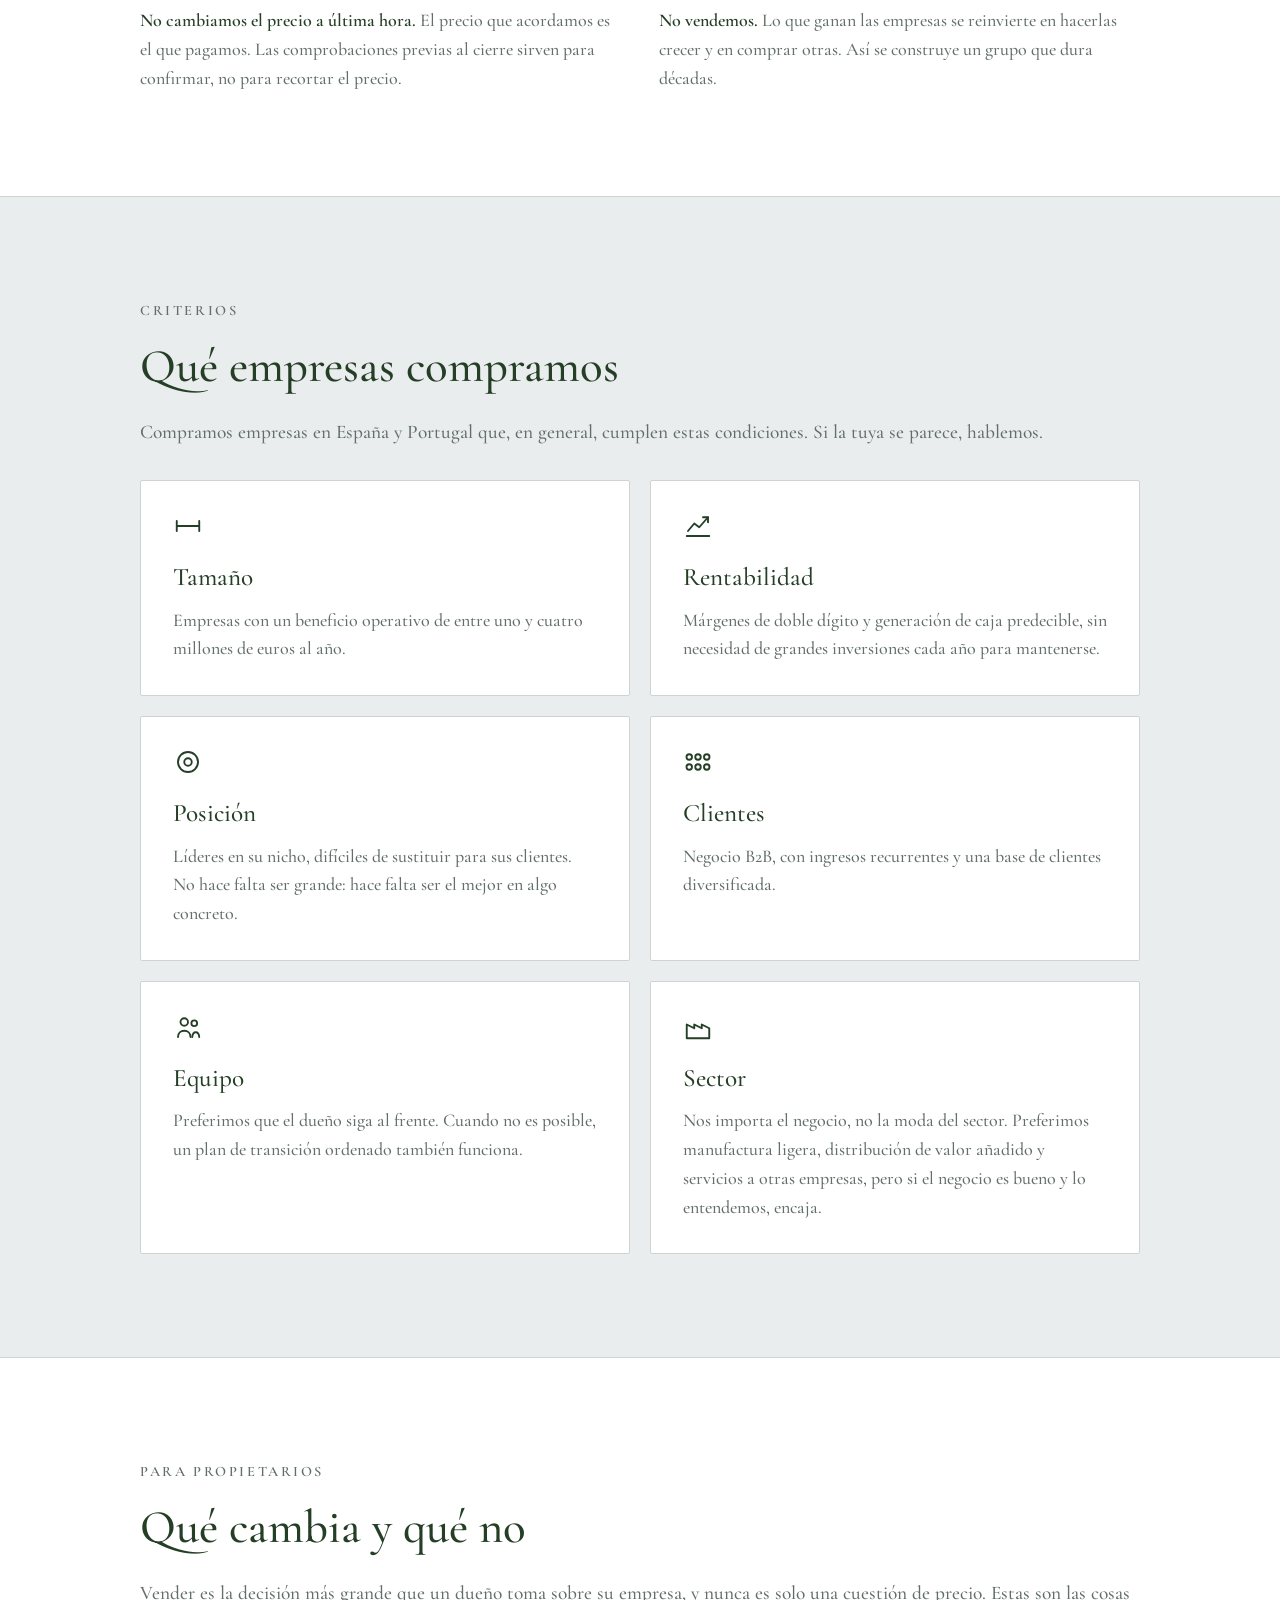
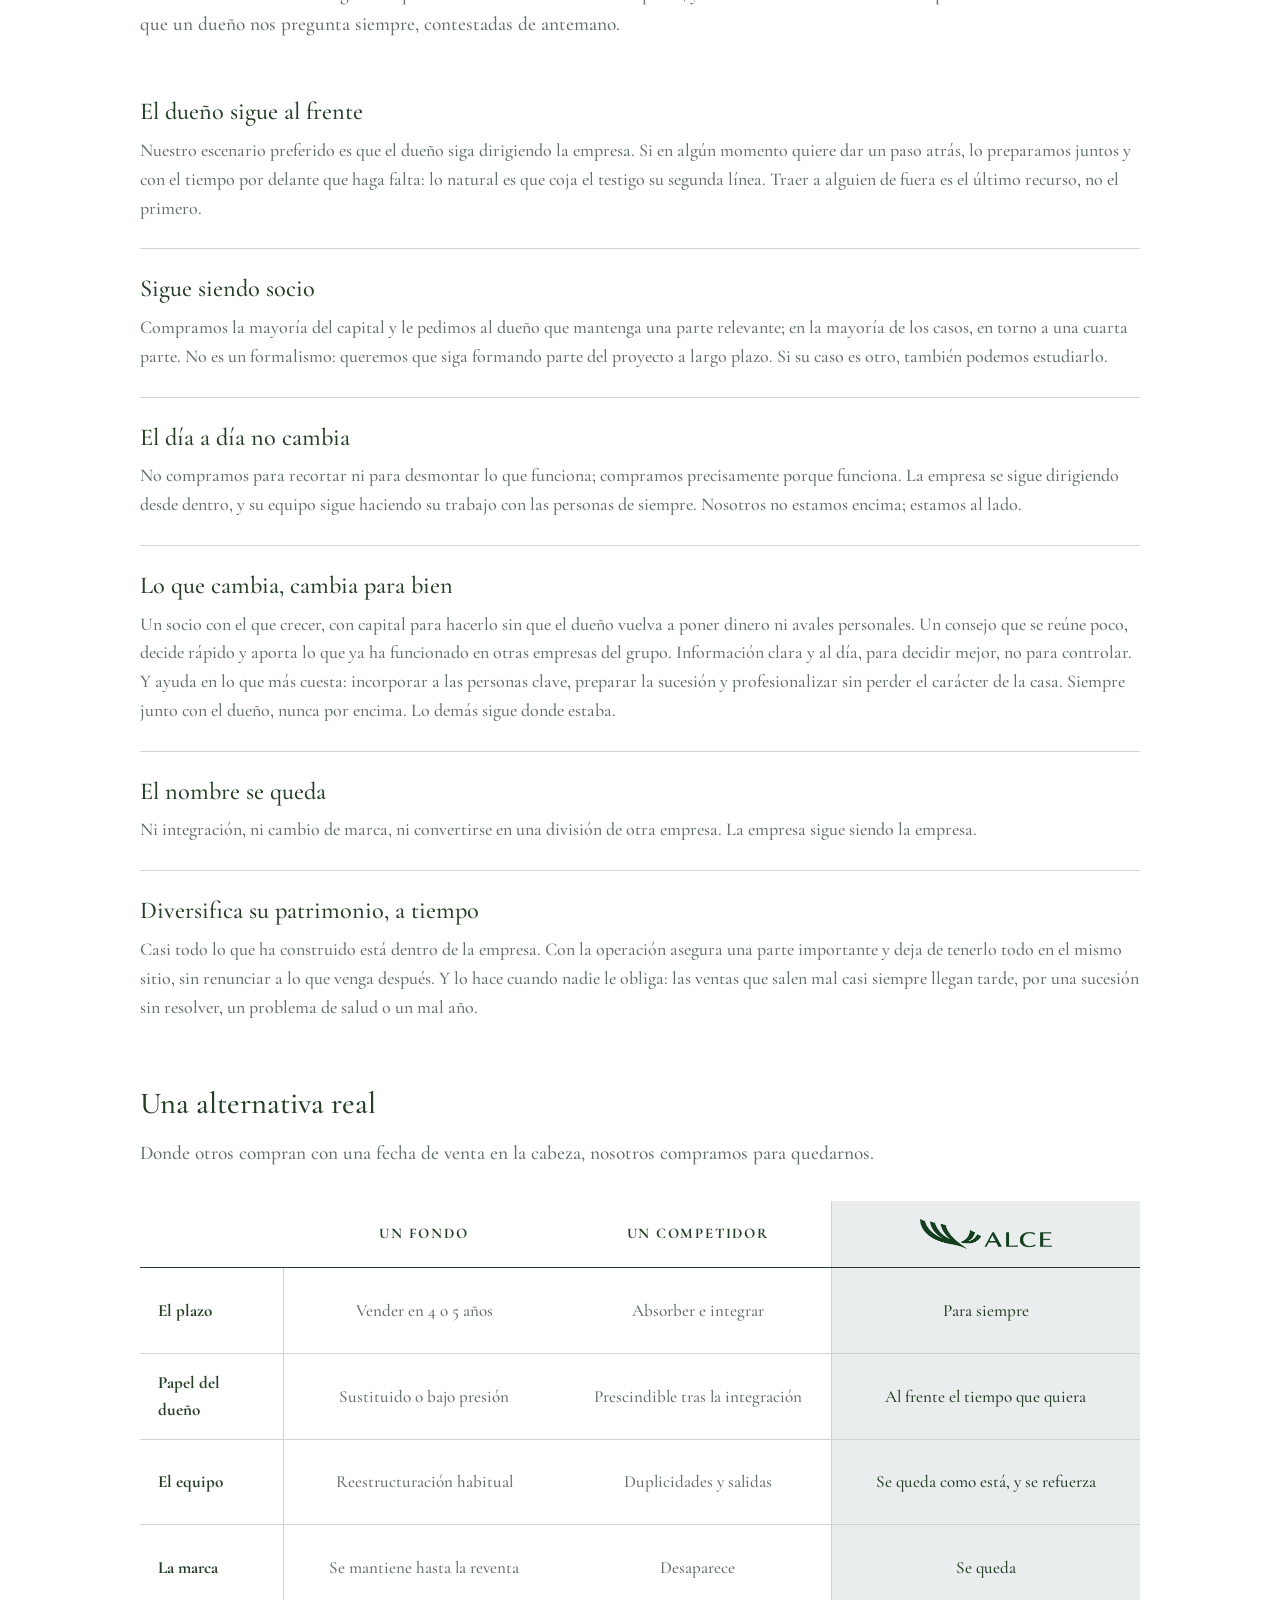
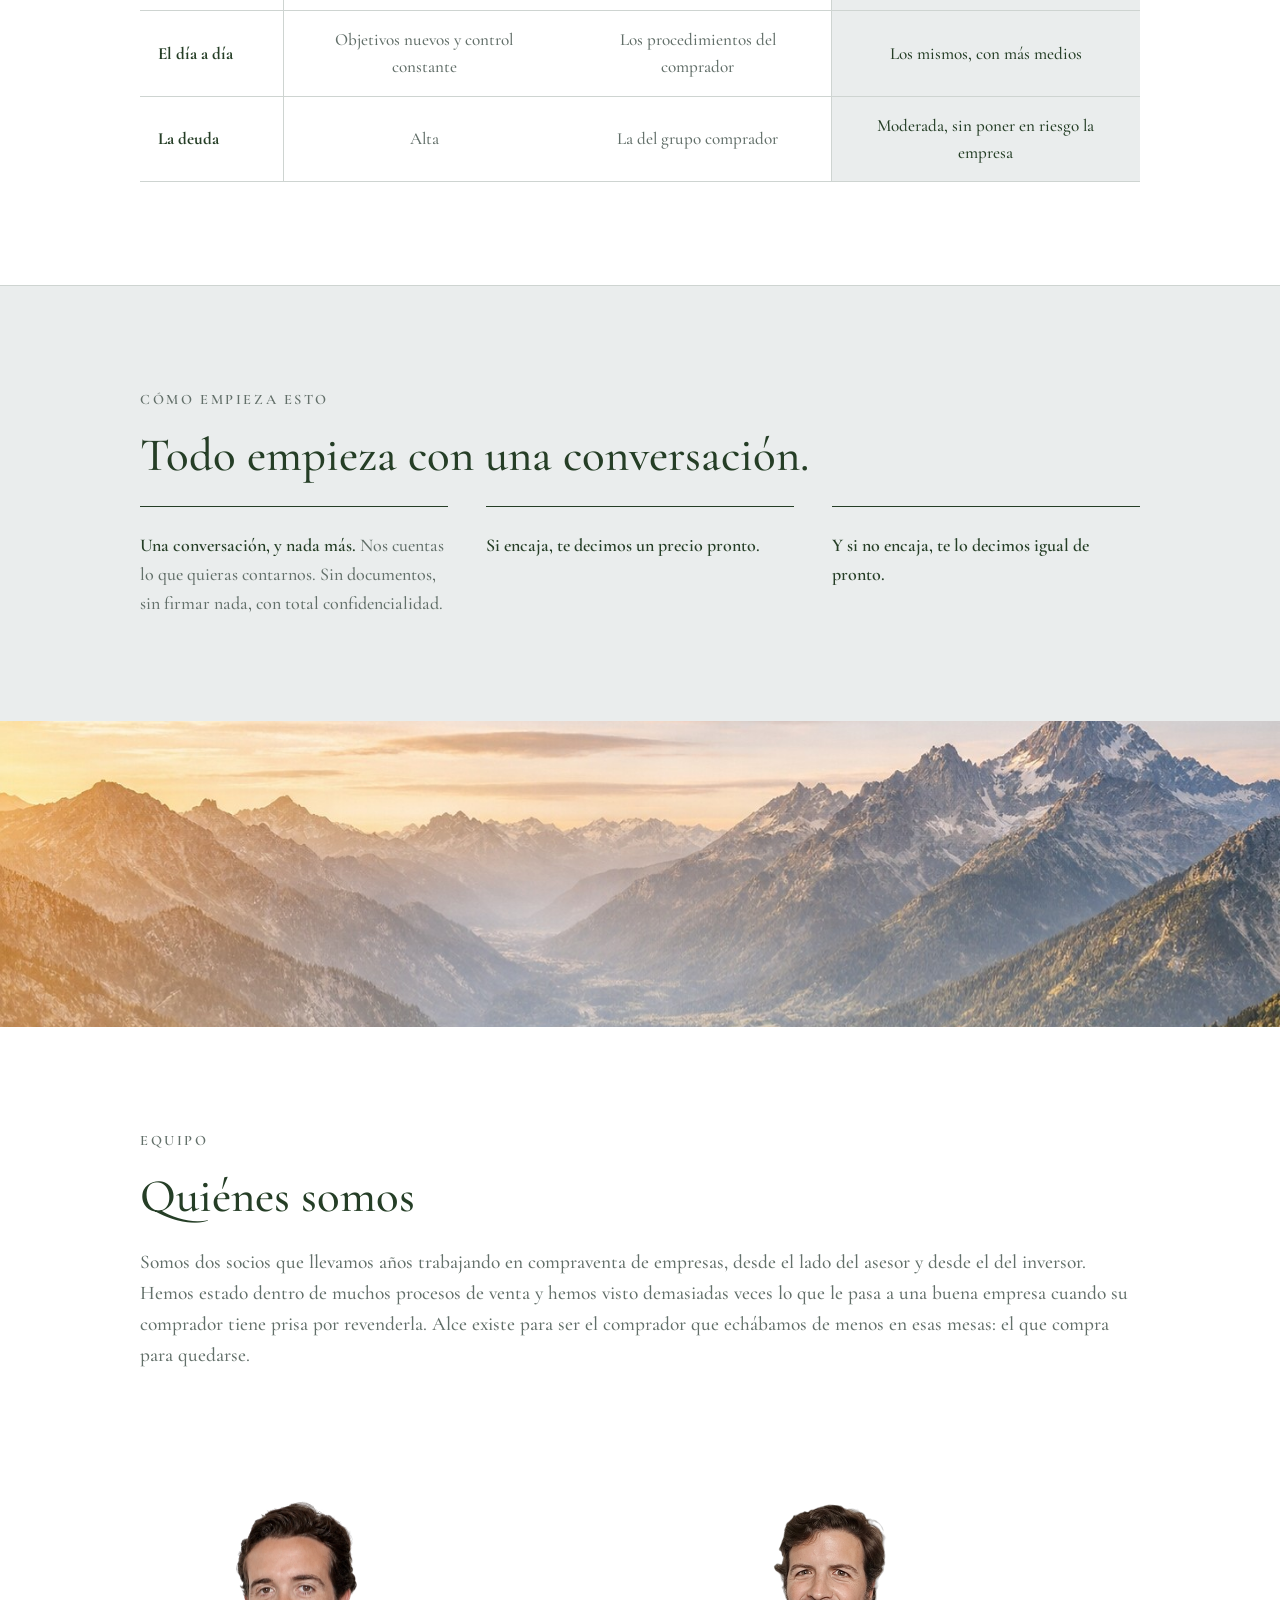
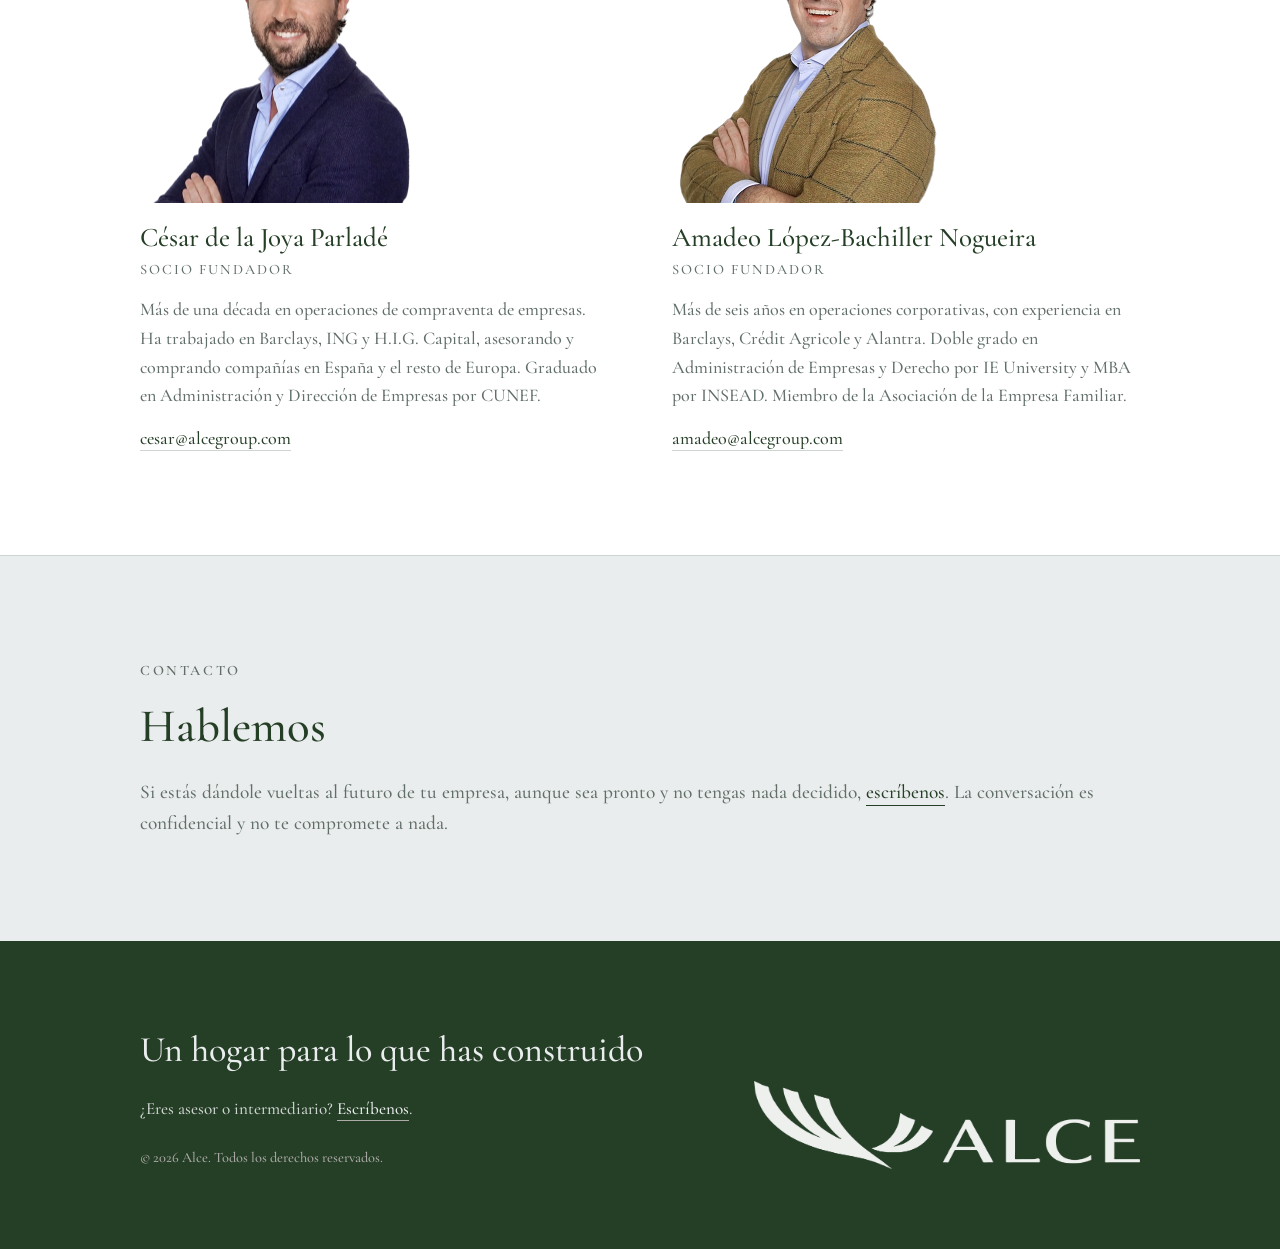
==== commit 4e9e4b79: "Tabla: primera columna en negrita y versión en CSS/JS para evitar caché Co-Authored-By: Claude Opus " ====
--- a/index.html
+++ b/index.html
@@ -19,7 +19,7 @@
 <link rel="preconnect" href="https://fonts.gstatic.com" crossorigin>
 <link href="https://fonts.googleapis.com/css2?family=Cormorant+Garamond:wght@400;500;600;700&display=swap" rel="stylesheet">
 <link rel="preload" as="image" href="img/hero.jpg">
-<link rel="stylesheet" href="styles.css">
+<link rel="stylesheet" href="styles.css?v=20260914b">
 <link rel="canonical" href="https://alcegroup.com/">
 <link rel="alternate" hreflang="es" href="https://alcegroup.com/">
 <link rel="alternate" hreflang="en" href="https://alcegroup.com/en/">
@@ -316,6 +316,6 @@
   </div>
 </footer>
 
-<script src="main.js" defer></script>
+<script src="main.js?v=20260914b" defer></script>
 </body>
 </html>
--- a/styles.css
+++ b/styles.css
@@ -406,7 +406,7 @@
 }
 .cmp thead th:first-child{ text-align: left; }
 .cmp tbody th[scope="row"]{
-  font-weight: 500;
+  font-weight: 700;
   color: var(--ink);
   background: var(--white);
 }
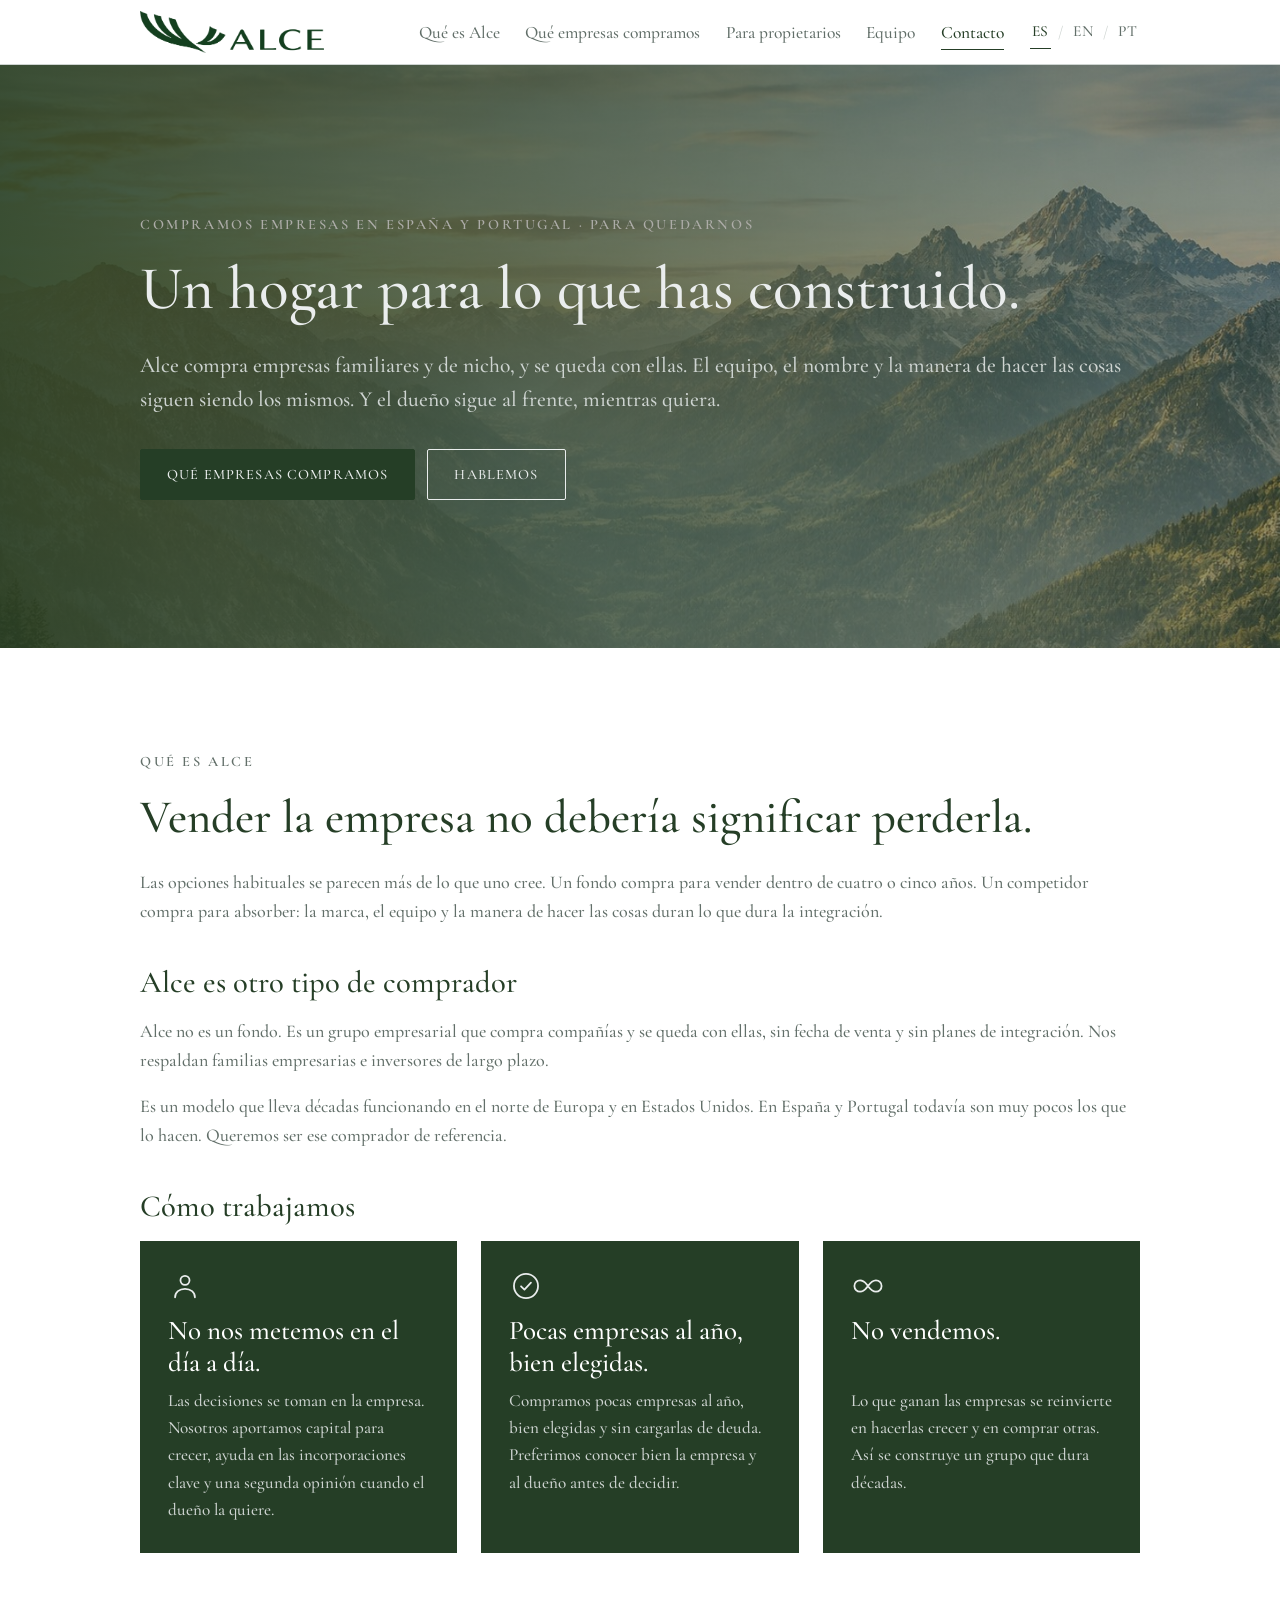
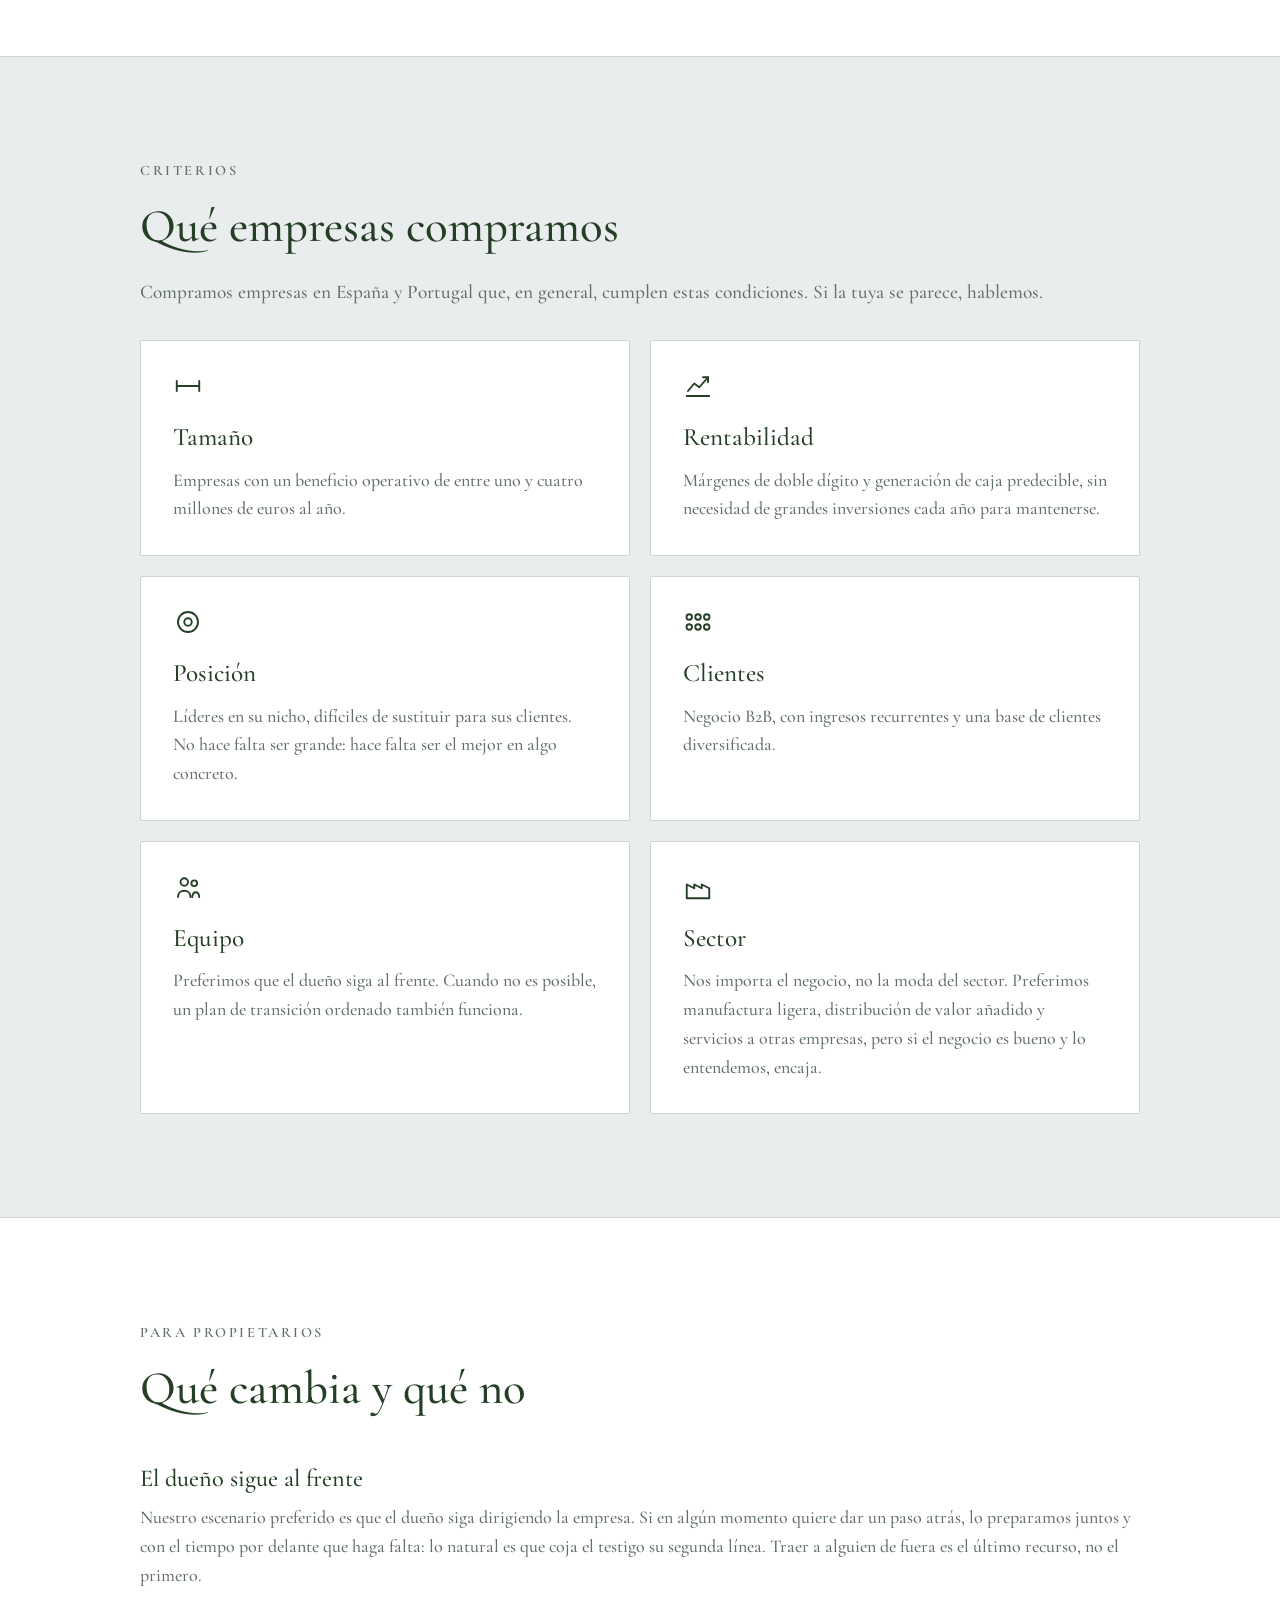
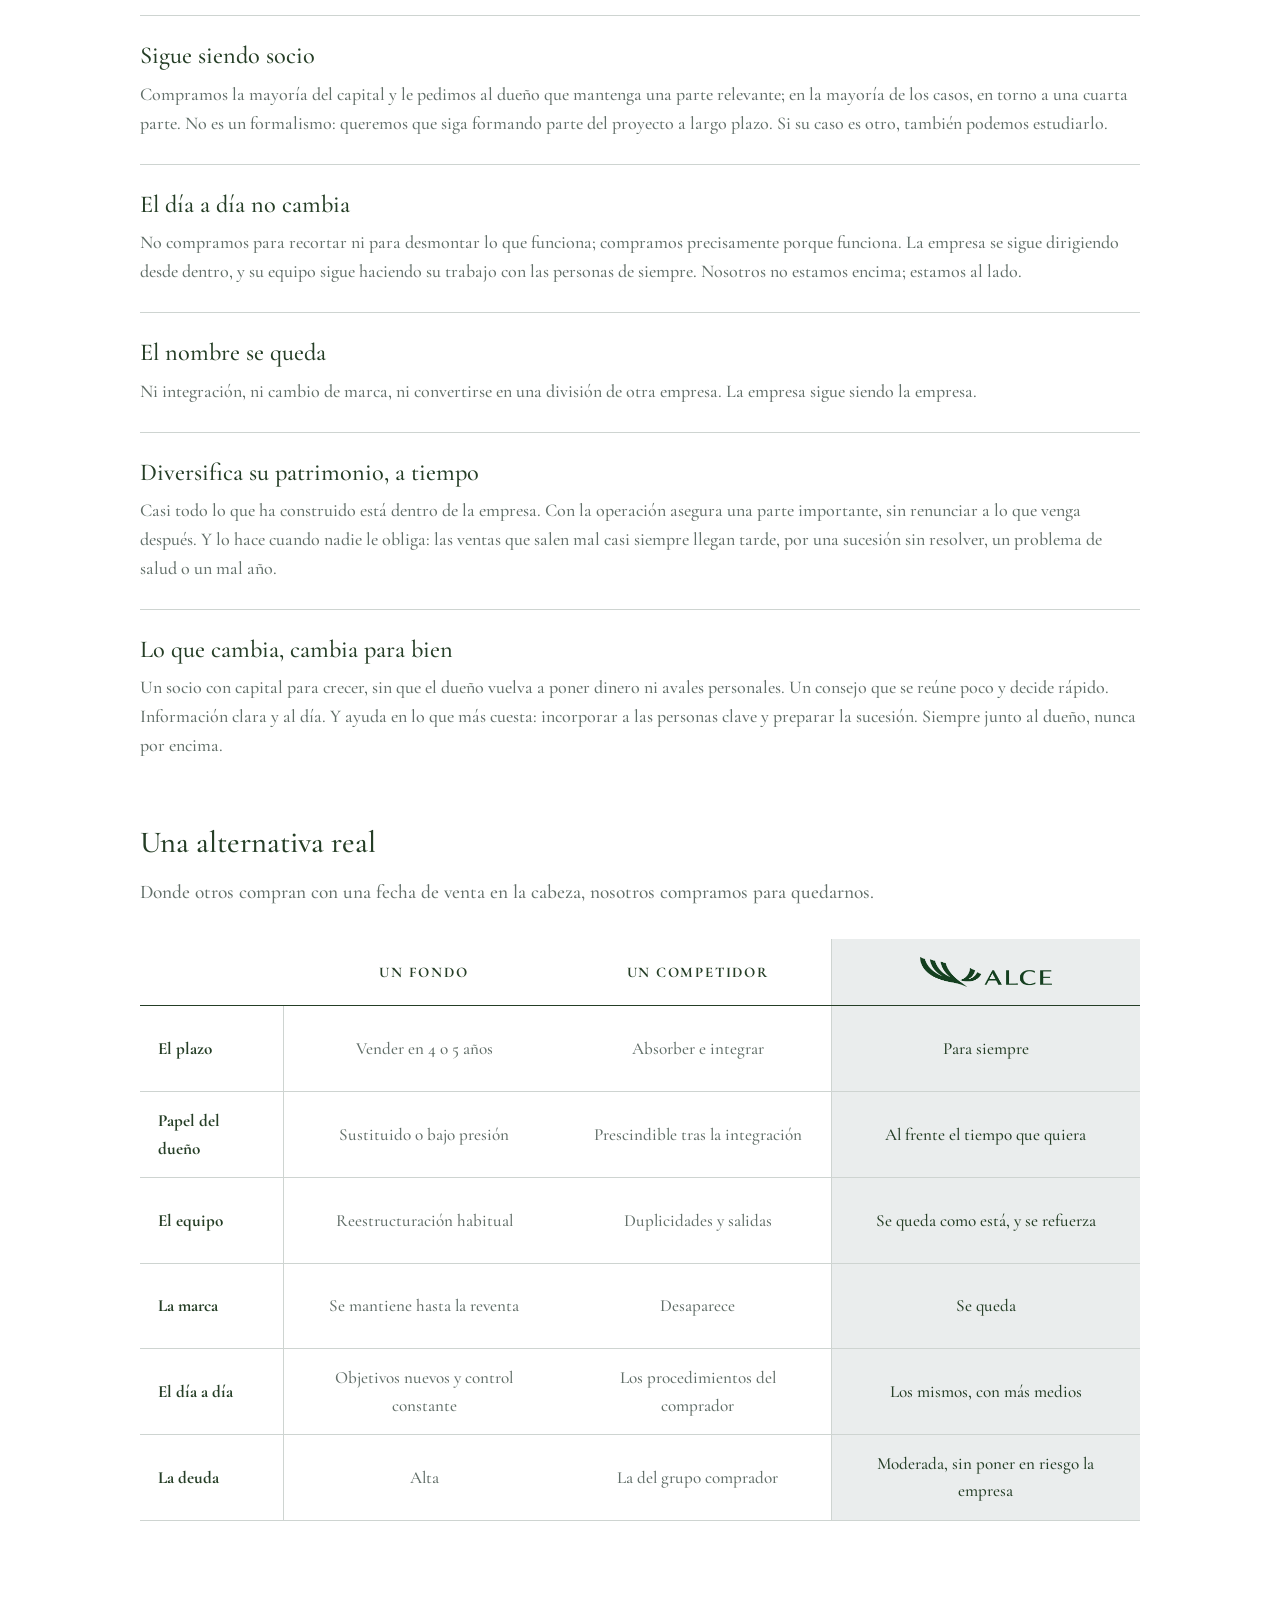
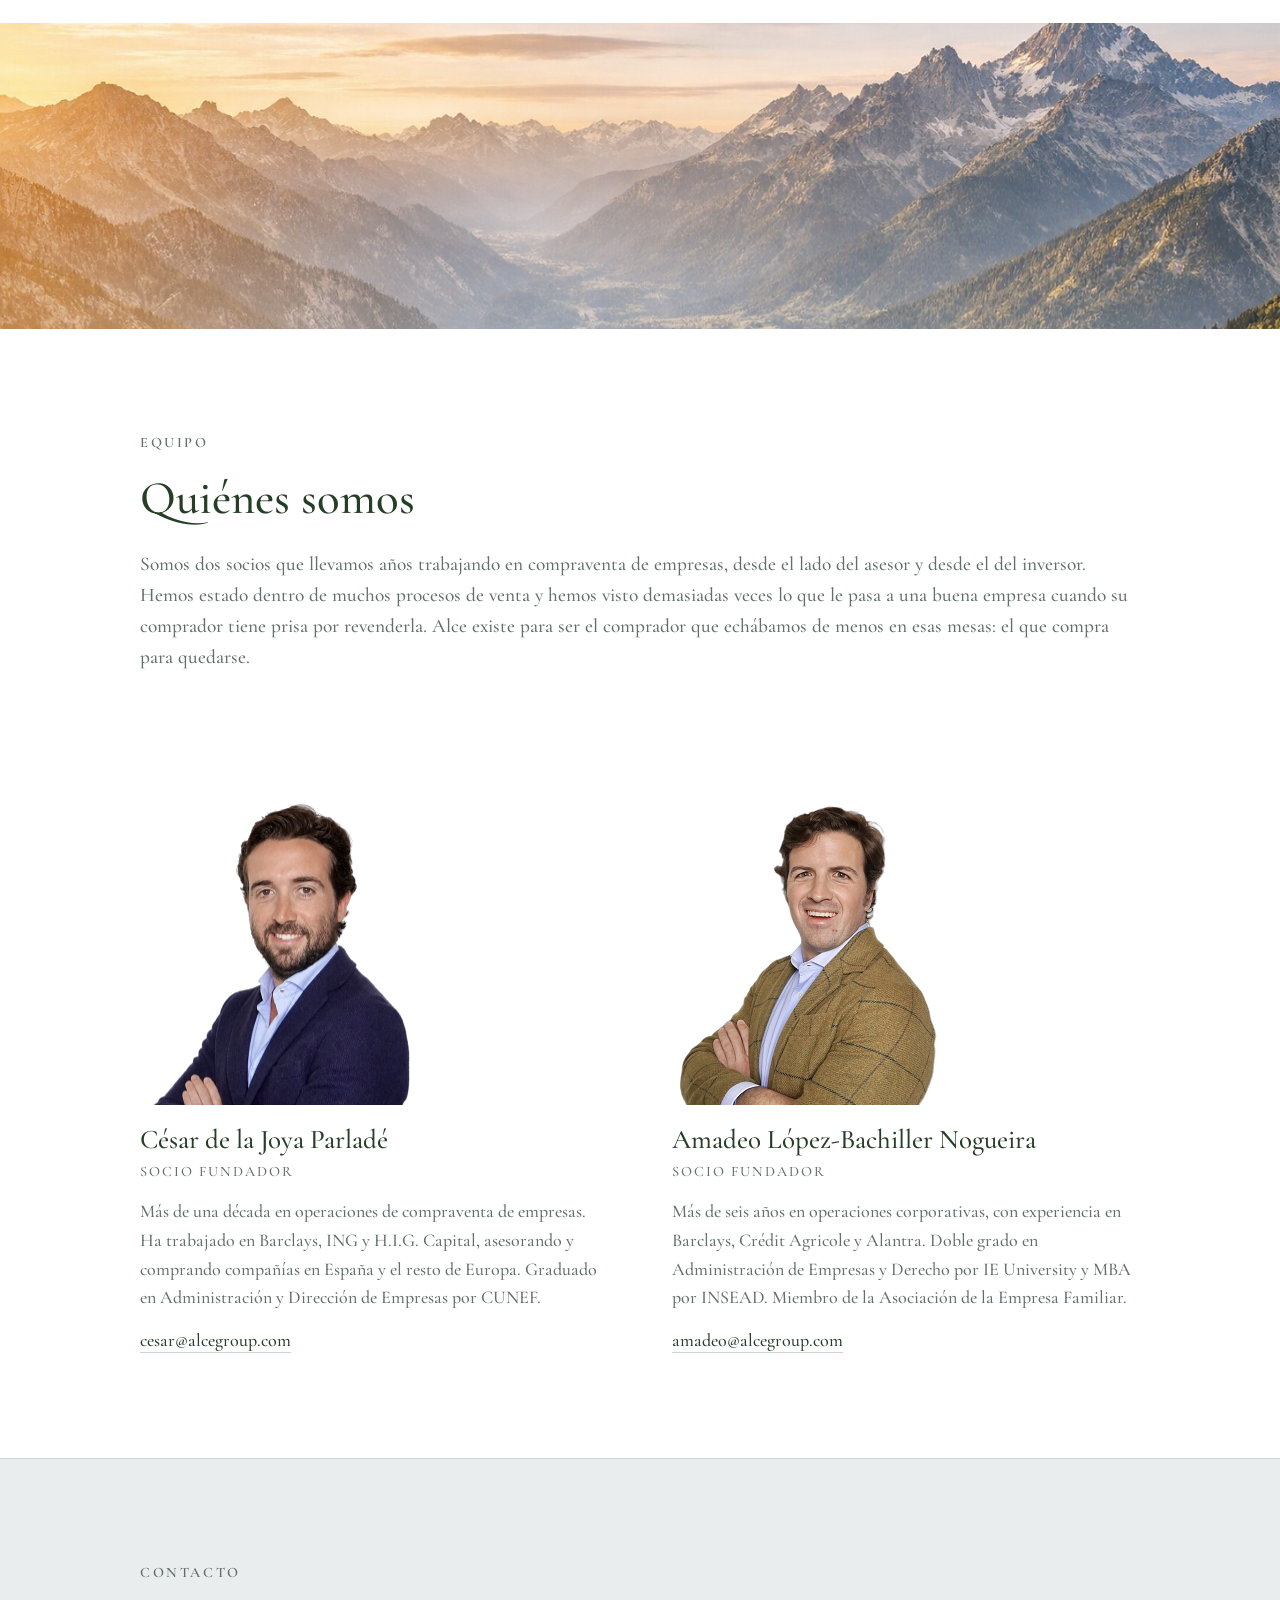
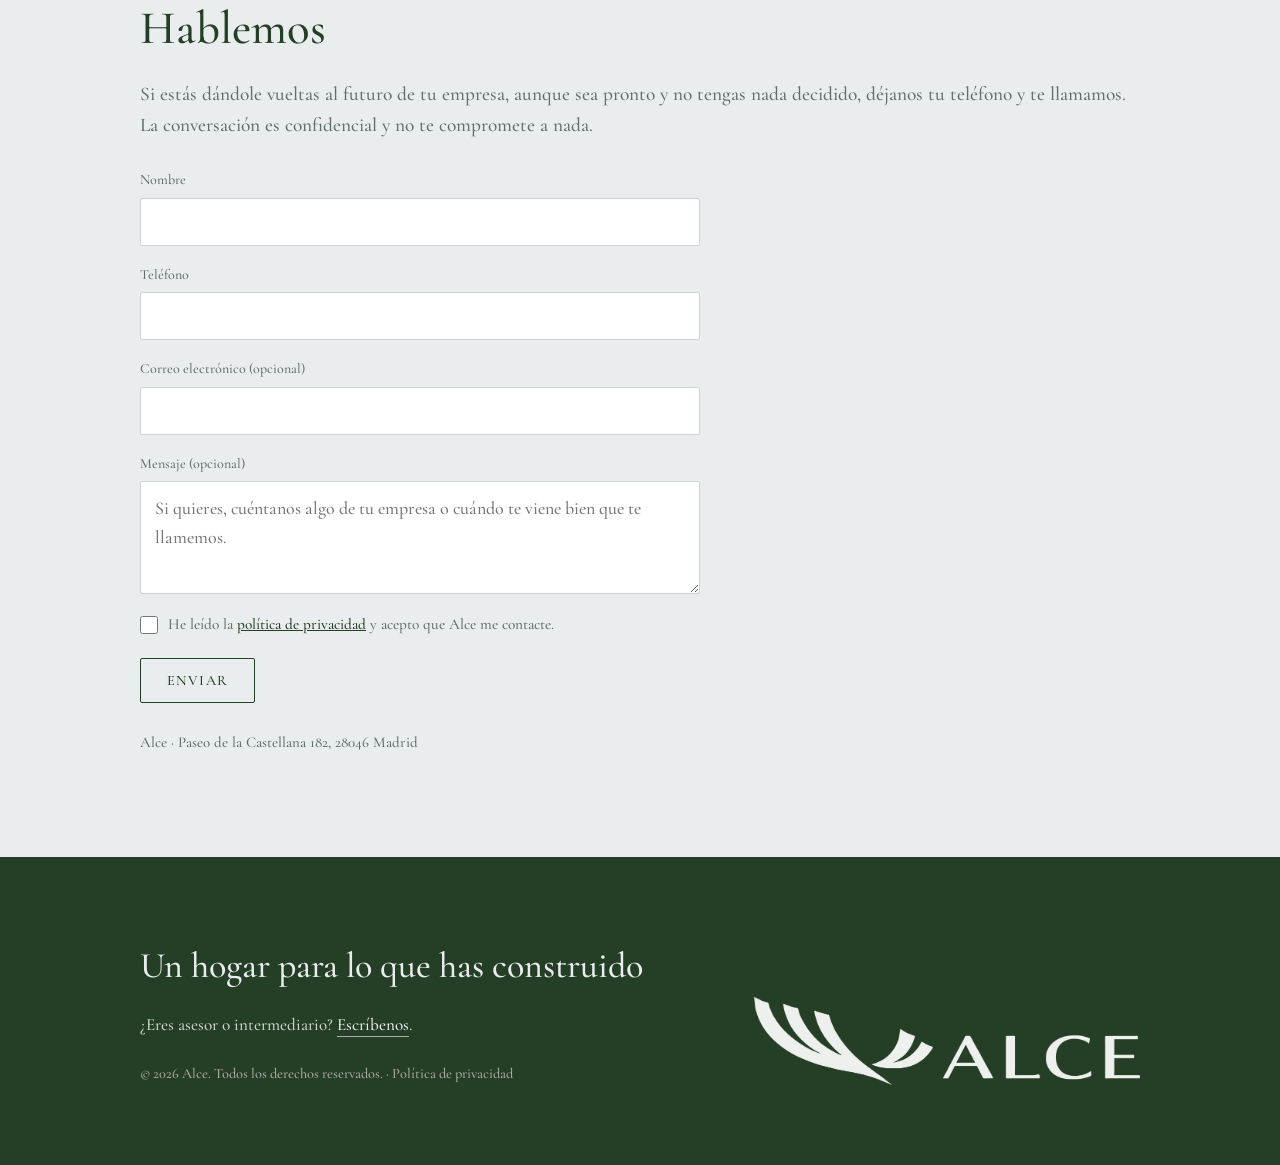
==== commit 9f5f7834: "﻿Web v6: tarjetas de Como trabajamos, formulario de contacto, direccion, privacidad y copy condensad" ====
--- a/index.html
+++ b/index.html
@@ -19,7 +19,7 @@
 <link rel="preconnect" href="https://fonts.gstatic.com" crossorigin>
 <link href="https://fonts.googleapis.com/css2?family=Cormorant+Garamond:wght@400;500;600;700&display=swap" rel="stylesheet">
 <link rel="preload" as="image" href="img/hero.jpg">
-<link rel="stylesheet" href="styles.css?v=20260914b">
+<link rel="stylesheet" href="styles.css?v=20260914c">
 <link rel="canonical" href="https://alcegroup.com/">
 <link rel="alternate" hreflang="es" href="https://alcegroup.com/">
 <link rel="alternate" hreflang="en" href="https://alcegroup.com/en/">
@@ -82,30 +82,42 @@
       <p class="eyebrow">Qué es Alce</p>
       <h2 class="section__title">Vender la empresa no debería significar perderla.</h2>
       <div class="prose measure">
-        <p>Todo dueño acaba haciéndose la misma pregunta: quién va a llevar esto cuando él ya no esté al frente.</p>
-        <p>Las opciones habituales se parecen más de lo que uno cree. Un fondo compra para vender dentro de cuatro o cinco años, y todo lo que hace mientras tanto está pensado para esa venta. Un competidor compra para absorber: la marca, el equipo y la manera de hacer las cosas duran lo que dura la integración.</p>
+        <p>Las opciones habituales se parecen más de lo que uno cree. Un fondo compra para vender dentro de cuatro o cinco años. Un competidor compra para absorber: la marca, el equipo y la manera de hacer las cosas duran lo que dura la integración.</p>
         <h3 class="subhead">Alce es otro tipo de comprador</h3>
-        <p>Alce no es un fondo. Es un grupo empresarial que compra compañías y se queda con ellas, sin fecha de venta y sin planes de integración. Nos respaldan familias empresarias e inversores de largo plazo. La caja que genera cada empresa se reinvierte tanto en su propio crecimiento como en comprar otras, y así año tras año.</p>
+        <p>Alce no es un fondo. Es un grupo empresarial que compra compañías y se queda con ellas, sin fecha de venta y sin planes de integración. Nos respaldan familias empresarias e inversores de largo plazo.</p>
         <p>Es un modelo que lleva décadas funcionando en el norte de Europa y en Estados Unidos. En España y Portugal todavía son muy pocos los que lo hacen. Queremos ser ese comprador de referencia.</p>
       </div>
 
       <h3 class="subhead">Cómo trabajamos</h3>
       <div class="commitments">
         <div class="commitment">
-          <p><strong>No nos metemos en el día a día.</strong> Las decisiones se toman en la empresa, que es donde está la información. Nuestro papel es otro: aportar lo que una empresa sola no suele tener (financiación para crecer, ayuda en incorporaciones clave y lo que ya ha funcionado en las demás compañías del grupo) y estar ahí cuando el dueño quiere una segunda opinión.</p>
+          <span class="commitment__icon" aria-hidden="true"><svg viewBox="0 0 24 24" fill="none" stroke="currentColor" stroke-width="1.25" stroke-linecap="round" stroke-linejoin="round"><circle cx="12" cy="8" r="3.2"/><path d="M5 20c0-3.6 3-6 7-6s7 2.4 7 6"/></svg></span>
+          <h4 class="commitment__title">No nos metemos en el día a día.</h4>
+          <p>Las decisiones se toman en la empresa. Nosotros aportamos capital para crecer, ayuda en las incorporaciones clave y una segunda opinión cuando el dueño la quiere.</p>
         </div>
         <div class="commitment">
-          <p><strong>Un precio claro, después de conocernos.</strong> Primero entendemos la empresa y conocemos al dueño; después decimos por escrito lo que podemos pagar. Compramos pocas empresas, bien elegidas y sin cargarlas de deuda.</p>
+          <span class="commitment__icon" aria-hidden="true"><svg viewBox="0 0 24 24" fill="none" stroke="currentColor" stroke-width="1.25" stroke-linecap="round" stroke-linejoin="round"><circle cx="12" cy="12" r="8.5"/><path d="M8.5 12.2l2.4 2.4 4.6-5"/></svg></span>
+          <h4 class="commitment__title">Pocas empresas al año, bien elegidas.</h4>
+          <p>Compramos pocas empresas al año, bien elegidas y sin cargarlas de deuda. Preferimos conocer bien la empresa y al dueño antes de decidir.</p>
         </div>
         <div class="commitment">
-          <p><strong>No cambiamos el precio a última hora.</strong> El precio que acordamos es el que pagamos. Las comprobaciones previas al cierre sirven para confirmar, no para recortar el precio.</p>
-        </div>
-        <div class="commitment">
-          <p><strong>No vendemos.</strong> Lo que ganan las empresas se reinvierte en hacerlas crecer y en comprar otras. Así se construye un grupo que dura décadas.</p>
-        </div>
-      </div>
-    </div>
-  </section>
+          <span class="commitment__icon" aria-hidden="true"><svg viewBox="0 0 24 24" fill="none" stroke="currentColor" stroke-width="1.25" stroke-linecap="round" stroke-linejoin="round"><path d="M12 12c-1.8-2.6-3.4-4-5.6-4a4 4 0 0 0 0 8c2.2 0 3.8-1.4 5.6-4s3.4-4 5.6-4a4 4 0 0 1 0 8c-2.2 0-3.8-1.4-5.6-4z"/></svg></span>
+          <h4 class="commitment__title">No vendemos.</h4>
+          <p>Lo que ganan las empresas se reinvierte en hacerlas crecer y en comprar otras. Así se construye un grupo que dura décadas.</p>
+        </div>
+      </div>
+    </div>
+  </section>
+
+  <!-- Banda de imagen 1: pausa visual, sin texto. Hacen falta los dos ficheros (WebP y JPG);
+       si no existen, la banda no se muestra. Ver img/LEEME.txt. -->
+  <!-- imagen pendiente de selección definitiva -->
+  <div class="band" aria-hidden="true">
+    <picture>
+      <source type="image/webp" srcset="img/banda-1.webp">
+      <img class="band__img" src="img/banda-1.jpg" alt="" loading="lazy" onerror="this.closest('.band').remove()">
+    </picture>
+  </div>
 
   <!-- 3. QUÉ EMPRESAS COMPRAMOS -->
   <section id="criterios" class="section section--cream">
@@ -153,8 +165,6 @@
     <div class="wrap reveal">
       <p class="eyebrow">Para propietarios</p>
       <h2 class="section__title">Qué cambia y qué no</h2>
-      <p class="intro measure">Vender es la decisión más grande que un dueño toma sobre su empresa, y nunca es solo una cuestión de precio. Estas son las cosas que un dueño nos pregunta siempre, contestadas de antemano.</p>
-
       <div class="owner-grid">
         <div class="owner-block">
           <h3 class="owner-block__title">El dueño sigue al frente</h3>
@@ -169,16 +179,16 @@
           <p>No compramos para recortar ni para desmontar lo que funciona; compramos precisamente porque funciona. La empresa se sigue dirigiendo desde dentro, y su equipo sigue haciendo su trabajo con las personas de siempre. Nosotros no estamos encima; estamos al lado.</p>
         </div>
         <div class="owner-block">
-          <h3 class="owner-block__title">Lo que cambia, cambia para bien</h3>
-          <p>Un socio con el que crecer, con capital para hacerlo sin que el dueño vuelva a poner dinero ni avales personales. Un consejo que se reúne poco, decide rápido y aporta lo que ya ha funcionado en otras empresas del grupo. Información clara y al día, para decidir mejor, no para controlar. Y ayuda en lo que más cuesta: incorporar a las personas clave, preparar la sucesión y profesionalizar sin perder el carácter de la casa. Siempre junto con el dueño, nunca por encima. Lo demás sigue donde estaba.</p>
-        </div>
-        <div class="owner-block">
           <h3 class="owner-block__title">El nombre se queda</h3>
           <p>Ni integración, ni cambio de marca, ni convertirse en una división de otra empresa. La empresa sigue siendo la empresa.</p>
         </div>
         <div class="owner-block">
           <h3 class="owner-block__title">Diversifica su patrimonio, a tiempo</h3>
-          <p>Casi todo lo que ha construido está dentro de la empresa. Con la operación asegura una parte importante y deja de tenerlo todo en el mismo sitio, sin renunciar a lo que venga después. Y lo hace cuando nadie le obliga: las ventas que salen mal casi siempre llegan tarde, por una sucesión sin resolver, un problema de salud o un mal año.</p>
+          <p>Casi todo lo que ha construido está dentro de la empresa. Con la operación asegura una parte importante, sin renunciar a lo que venga después. Y lo hace cuando nadie le obliga: las ventas que salen mal casi siempre llegan tarde, por una sucesión sin resolver, un problema de salud o un mal año.</p>
+        </div>
+        <div class="owner-block">
+          <h3 class="owner-block__title">Lo que cambia, cambia para bien</h3>
+          <p>Un socio con capital para crecer, sin que el dueño vuelva a poner dinero ni avales personales. Un consejo que se reúne poco y decide rápido. Información clara y al día. Y ayuda en lo que más cuesta: incorporar a las personas clave y preparar la sucesión. Siempre junto al dueño, nunca por encima.</p>
         </div>
       </div>
 
@@ -238,27 +248,7 @@
     </div>
   </section>
 
-  <!-- 5. CÓMO EMPIEZA ESTO: bloque independiente y fácil de eliminar (borrar esta <section> entera) -->
-  <section id="empieza" class="section section--cream" aria-labelledby="empieza-title">
-    <div class="wrap reveal">
-      <p class="eyebrow" id="empieza-eyebrow">Cómo empieza esto</p>
-      <h2 class="section__title" id="empieza-title">Todo empieza con una conversación.</h2>
-      <div class="steps">
-        <div class="step">
-          <p><strong>Una conversación, y nada más.</strong> Nos cuentas lo que quieras contarnos. Sin documentos, sin firmar nada, con total confidencialidad.</p>
-        </div>
-        <div class="step">
-          <p><strong>Si encaja, te decimos un precio pronto.</strong></p>
-        </div>
-        <div class="step">
-          <p><strong>Y si no encaja, te lo decimos igual de pronto.</strong></p>
-        </div>
-      </div>
-    </div>
-  </section>
-
-  <!-- Banda de paisaje: reutiliza img/hero.jpg de momento (imagen limpia, sin velo).
-       Si en la práctica queda repetitiva con el hero, sustituir por otra fotografía. -->
+  <!-- Banda de paisaje: reutiliza img/hero.jpg (imagen limpia, sin velo). -->
   <div class="landscape" aria-hidden="true">
     <img class="landscape__img" src="img/hero.jpg" alt="" loading="lazy">
   </div>
@@ -298,7 +288,40 @@
     <div class="wrap reveal">
       <p class="eyebrow">Contacto</p>
       <h2 class="section__title">Hablemos</h2>
-      <p class="contact__text measure">Si estás dándole vueltas al futuro de tu empresa, aunque sea pronto y no tengas nada decidido, <a href="mailto:cesar@alcegroup.com,amadeo@alcegroup.com">escríbenos</a>. La conversación es confidencial y no te compromete a nada.</p>
+      <p class="contact__text">Si estás dándole vueltas al futuro de tu empresa, aunque sea pronto y no tengas nada decidido, déjanos tu teléfono y te llamamos. La conversación es confidencial y no te compromete a nada.</p>
+
+      <!-- FORM_ENDPOINT: aquí se configura el envío. Sustituir el valor de "action" por la URL del
+           servicio de formularios (p. ej. https://formspree.io/f/XXXXXXXX), en los tres idiomas.
+           Mientras sea un mailto:, el formulario abre el correo del visitante con los campos. -->
+      <form class="contact-form" id="contact-form" action="mailto:cesar@alcegroup.com,amadeo@alcegroup.com?subject=Web%20%C2%B7%20nueva%20solicitud%20de%20llamada" method="post" enctype="text/plain">
+        <input type="hidden" name="_subject" value="Web · nueva solicitud de llamada">
+        <p class="hp" aria-hidden="true"><label>No rellenar <input type="text" name="_gotcha" tabindex="-1" autocomplete="off"></label></p>
+        <div class="form-field">
+          <label for="f-nombre">Nombre</label>
+          <input id="f-nombre" name="nombre" type="text" required autocomplete="name">
+        </div>
+        <div class="form-field">
+          <label for="f-telefono">Teléfono</label>
+          <input id="f-telefono" name="telefono" type="tel" required autocomplete="tel">
+        </div>
+        <div class="form-field">
+          <label for="f-email">Correo electrónico (opcional)</label>
+          <input id="f-email" name="email" type="email" autocomplete="email">
+        </div>
+        <div class="form-field">
+          <label for="f-mensaje">Mensaje (opcional)</label>
+          <textarea id="f-mensaje" name="mensaje" rows="3" placeholder="Si quieres, cuéntanos algo de tu empresa o cuándo te viene bien que te llamemos."></textarea>
+        </div>
+        <div class="form-check">
+          <input id="f-privacidad" name="privacidad" type="checkbox" value="sí" required>
+          <label for="f-privacidad">He leído la <a href="privacidad.html">política de privacidad</a> y acepto que Alce me contacte.</label>
+        </div>
+        <button class="btn btn--ghost" type="submit">Enviar</button>
+        <p class="form-status form-status--error" hidden>No se ha podido enviar. Escríbenos a <a href="mailto:cesar@alcegroup.com">cesar@alcegroup.com</a> y te llamamos.</p>
+      </form>
+      <p class="form-status form-status--ok" role="status" hidden>Gracias. Te llamamos nosotros, con discreción.</p>
+
+      <p class="contact__address">Alce · Paseo de la Castellana 182, 28046 Madrid</p>
     </div>
   </section>
 
@@ -310,12 +333,12 @@
     <div class="footer__text">
       <p class="footer__tagline">Un hogar para lo que has construido</p>
       <p class="footer__secondary">¿Eres asesor o intermediario? <a href="mailto:cesar@alcegroup.com,amadeo@alcegroup.com">Escríbenos</a>.</p>
-      <p class="footer__copy">© 2026 Alce. Todos los derechos reservados.</p>
+      <p class="footer__copy">© 2026 Alce. Todos los derechos reservados. · <a href="privacidad.html">Política de privacidad</a></p>
     </div>
     <img class="footer__logo" src="img/logo-blanco.png" alt="" aria-hidden="true" onerror="this.remove()">
   </div>
 </footer>
 
-<script src="main.js?v=20260914b" defer></script>
+<script src="main.js?v=20260914c" defer></script>
 </body>
 </html>
--- a/styles.css
+++ b/styles.css
@@ -292,6 +292,10 @@
 .btn--solid:hover{ background: #1B2E1C; }
 .btn--ghost-light{ background: transparent; color: var(--cream); border-color: var(--cream); }
 .btn--ghost-light:hover{ background: var(--cream); color: var(--ink); }
+/* Mismo gesto que "Hablemos" del hero, sobre fondo claro */
+.btn--ghost{ background: transparent; color: var(--ink); border-color: var(--ink); cursor: pointer; }
+.btn--ghost:hover{ background: var(--ink); color: var(--cream); }
+.btn:disabled{ opacity: .6; cursor: default; }
 
 /* ---------- Placeholders de imagen ---------- */
 .img-ph{
@@ -356,7 +360,7 @@
   display: grid;
   grid-template-columns: 1fr;
   gap: 0;
-  margin-bottom: 8px;
+  margin: 8px 0 8px;               /* va justo debajo del título, sin párrafo de entrada */
 }
 .owner-block{
   padding-block: 26px;
@@ -438,32 +442,50 @@
 .cmp thead th:first-child{ position: sticky; left: 0; z-index: 3; background: var(--white); }
 .cmp thead th.col-alce{ position: sticky; right: 0; z-index: 3; }
 
-/* ---------- Cómo empieza esto ---------- */
-.steps{
+/* ---------- Cómo trabajamos (3 tarjetas en bloque de color, en fila) ----------
+   Fondo ink, texto cream, sin iconos: el anclaje visual es la primera frase.
+   Grid: las tarjetas comparten altura. Sin hover ni animación. */
+.commitments{
   display: grid;
   grid-template-columns: repeat(3, 1fr);
-  gap: clamp(20px, 3vw, 40px);
-}
-.step{
-  padding-top: 24px;
-  border-top: 1px solid var(--ink);
-}
-.step p{ color: var(--slate); margin: 0; }
-.step strong{ color: var(--ink); font-weight: 600; }
-
-/* ---------- Cómo trabajamos (4 compromisos, 2×2) ---------- */
-.commitments{
+  gap: 24px;
+  margin-top: 8px;
+}
+.commitment{
+  background: var(--ink);
+  color: var(--cream);
+  padding: 28px 28px 30px;
+  border-radius: 0;
+  /* Subgrid: filete, título y texto alineados a la misma altura en las tres
+     tarjetas aunque el título ocupe una o dos líneas. */
   display: grid;
-  grid-template-columns: repeat(2, 1fr);
-  gap: clamp(20px, 3vw, 40px);
-  margin-top: 8px;
-}
-.commitment{
-  padding-top: 24px;
-  border-top: 1px solid var(--ink);
-}
-.commitment p{ color: var(--slate); margin: 0; }
-.commitment strong{ color: var(--ink); font-weight: 600; }
+  grid-template-rows: subgrid;
+  grid-row: span 3;
+  row-gap: 0;                        /* el gap de 24px del grid padre no se hereda entre filas */
+  align-content: start;
+}
+.commitment__icon{                   /* icono de línea, como en las tarjetas de criterios */
+  display: block;
+  width: 34px;
+  height: 34px;
+  color: var(--cream);
+  margin-bottom: 12px;
+}
+.commitment__icon svg{ width: 100%; height: 100%; display: block; }
+.commitment__title{
+  font-family: var(--font-display);
+  font-size: 1.5rem;                 /* ~27px */
+  font-weight: 500;
+  line-height: 1.18;
+  color: var(--white);
+  margin: 0 0 8px;
+}
+.commitment p{
+  color: var(--pale);
+  font-size: 0.95rem;
+  line-height: 1.6;
+  margin: 0;
+}
 
 /* ---------- Equipo ---------- */
 .team{
@@ -519,18 +541,63 @@
   border-bottom: 1px solid var(--ink);
   padding-bottom: 1px;
 }
-.contact__loc{
-  font-family: var(--font-display);
-  font-size: 1.25rem;
-  color: var(--ink);
-  margin: 0;
-}
-
-/* ---------- Banda de paisaje final ---------- */
+/* Formulario: déjanos tu teléfono y te llamamos */
+.contact-form{ max-width: 560px; margin-top: 28px; }
+.form-field{ margin-bottom: 18px; }
+.form-field label{
+  display: block;
+  font-size: 0.78rem;                /* ~14px */
+  color: var(--slate);
+  margin-bottom: 6px;
+}
+.form-field input,
+.form-field textarea{
+  display: block;
+  width: 100%;
+  height: 48px;
+  padding: 0 14px;
+  font: inherit;
+  color: var(--ink);
+  background: var(--white);
+  border: 1px solid var(--pale);
+  border-radius: var(--radius);
+}
+.form-field textarea{ height: auto; padding: 12px 14px; resize: vertical; }
+.form-field input:focus-visible,
+.form-field textarea:focus-visible{ outline: 2px solid var(--ink); outline-offset: 1px; }
+.form-check{
+  display: flex;
+  align-items: flex-start;
+  gap: 10px;
+  margin: 4px 0 22px;
+  font-size: 0.85rem;
+  color: var(--slate);
+}
+.form-check input{ width: 18px; height: 18px; margin: 4px 0 0; flex-shrink: 0; accent-color: var(--ink); }
+.form-check a{ color: var(--ink); }
+/* Honeypot antispam: fuera de pantalla, nunca visible */
+.hp{ position: absolute; left: -9999px; width: 1px; height: 1px; overflow: hidden; margin: 0; }
+.form-status{ margin-top: 16px; color: var(--ink); }
+.form-status--ok{ font-family: var(--font-display); font-size: 1.35rem; margin-top: 28px; }
+.form-status--ok:focus{ outline: none; }
+.form-status a{ color: var(--ink); }
+.contact__address{ font-size: 0.83rem; color: var(--slate); margin: 28px 0 0; }
+
+/* ---------- Banda de paisaje (entre "Cómo empieza esto" y "Equipo") ---------- */
 .landscape{ display: block; line-height: 0; }
 .landscape__img{
   width: 100%;
   height: clamp(220px, 34vh, 440px);
+  object-fit: cover;
+  object-position: center;
+  display: block;
+}
+
+/* ---------- Bandas de imagen a sangre (pausas visuales, sin texto) ---------- */
+.band{ display: block; line-height: 0; }
+.band__img{
+  width: 100%;
+  height: 45vh;
   object-fit: cover;
   object-position: center;
   display: block;
@@ -575,6 +642,11 @@
   font-size: 0.8rem;
   margin: 0;
 }
+.footer__copy a{ color: var(--warm); text-decoration: none; border-bottom: 1px solid transparent; }
+.footer__copy a:hover{ border-bottom-color: var(--warm); }
+
+/* ---------- Página legal (privacidad) ---------- */
+.legal h2{ font-size: 1.3rem; margin: 32px 0 10px; }
 
 /* =========================================================
    Fade-in al entrar en viewport (solo con JS activo).
@@ -601,9 +673,9 @@
 /* Tablet: equipo, pasos, compromisos y criterios a una columna cuando aprieta */
 @media (max-width: 860px){
   .team{ grid-template-columns: 1fr; max-width: 420px; }
-  .steps{ grid-template-columns: 1fr; }
-  .step{ padding-top: 20px; }
   .commitments{ grid-template-columns: 1fr; }
+  .commitment{ padding: 28px; display: block; }
+  .commitment__title{ font-size: 1.22rem; }   /* ~22px */
   .criteria{ grid-template-columns: 1fr; gap: 14px; }
   .criterion{ padding: 24px 24px 26px; }
 }
@@ -661,6 +733,7 @@
       url("img/hero.jpg");
     background-position: center;
   }
+  .band__img{ height: 32vh; }
 }
 
 /* ---------- Móvil: la tabla comparativa deja de ser tabla ----------
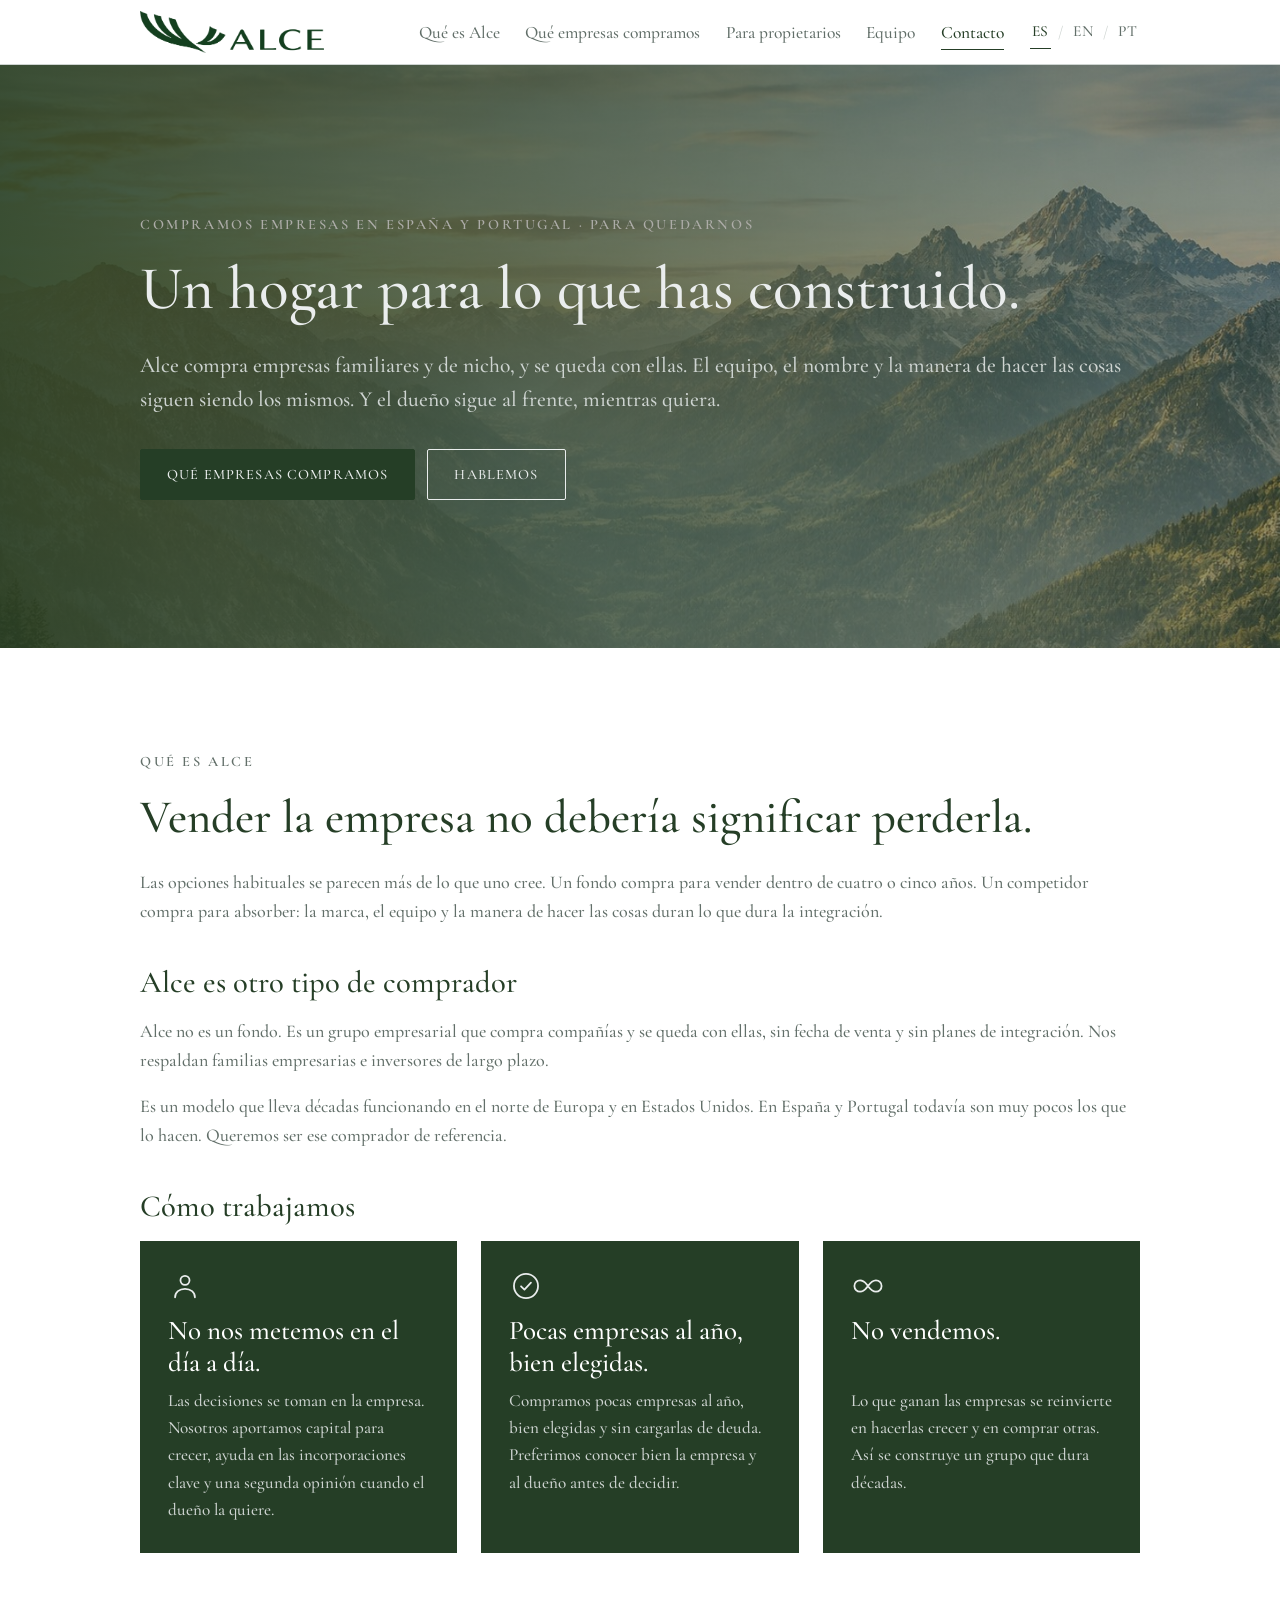
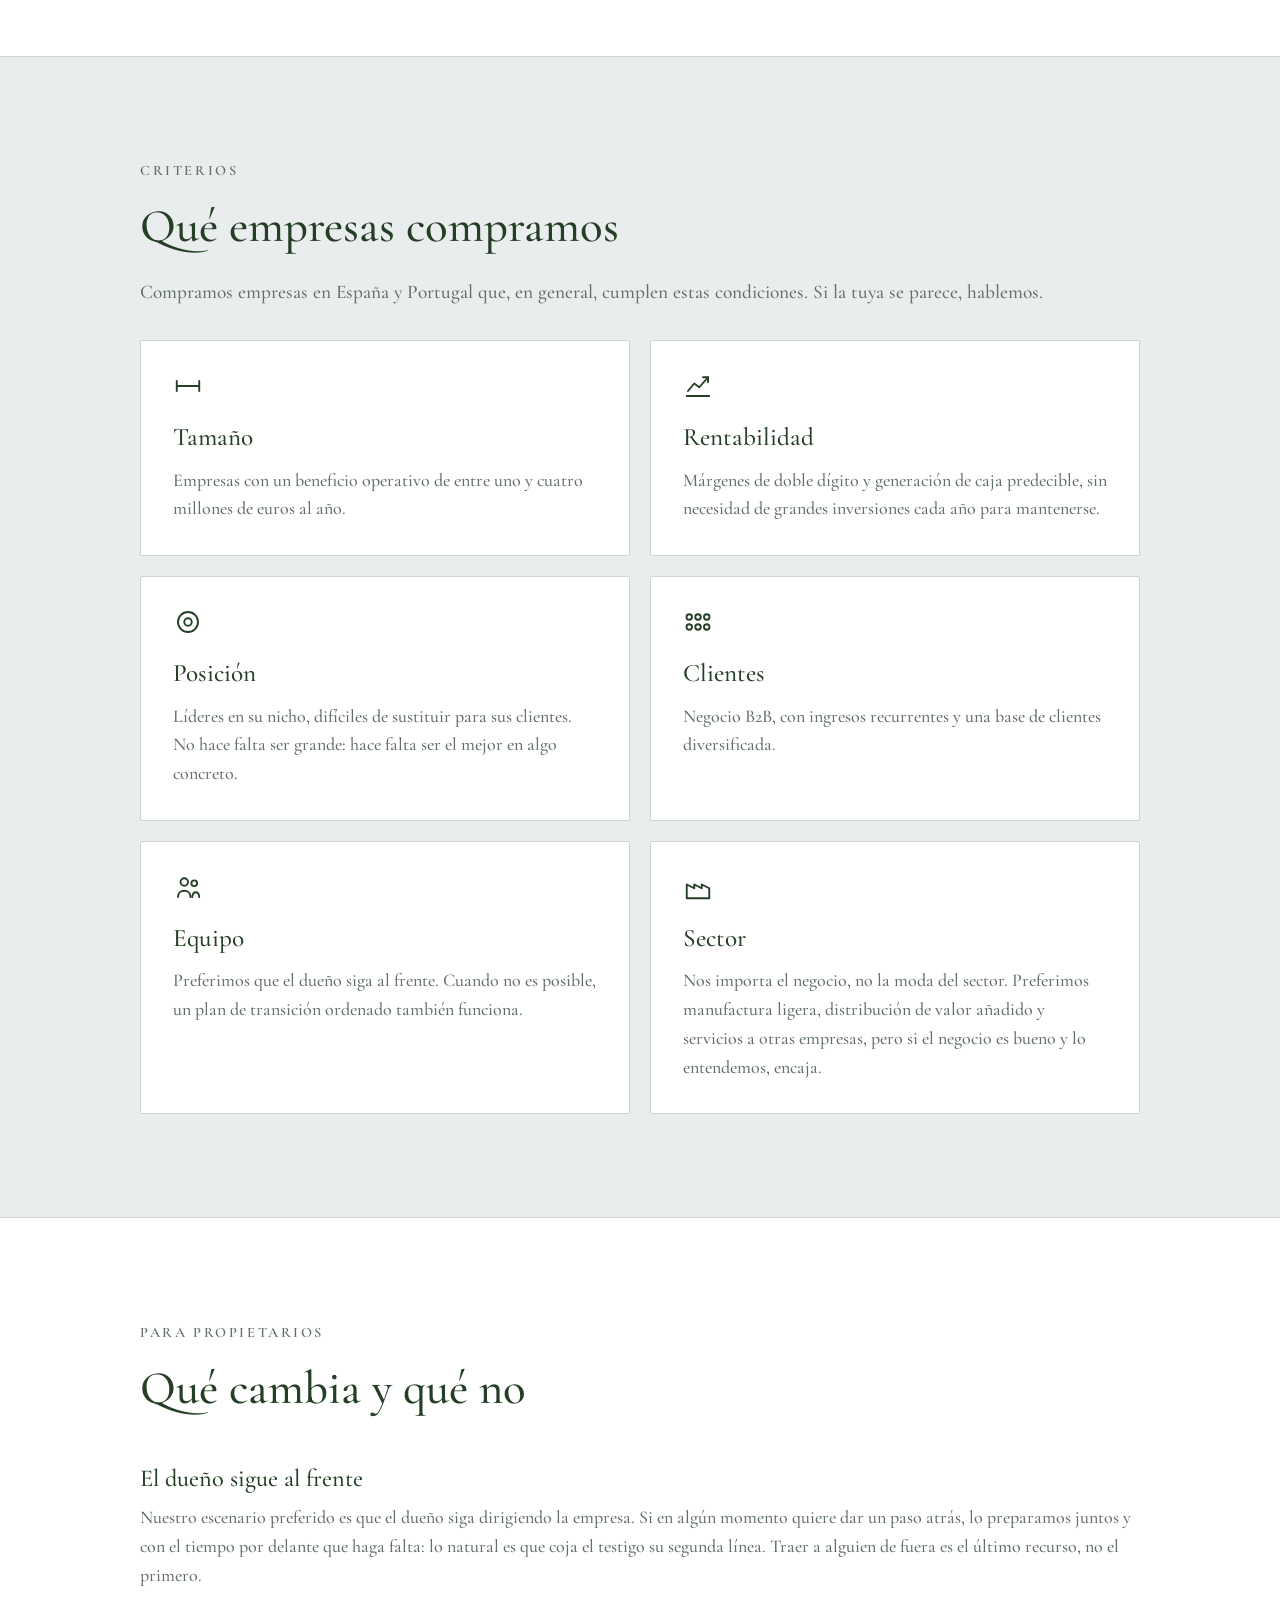
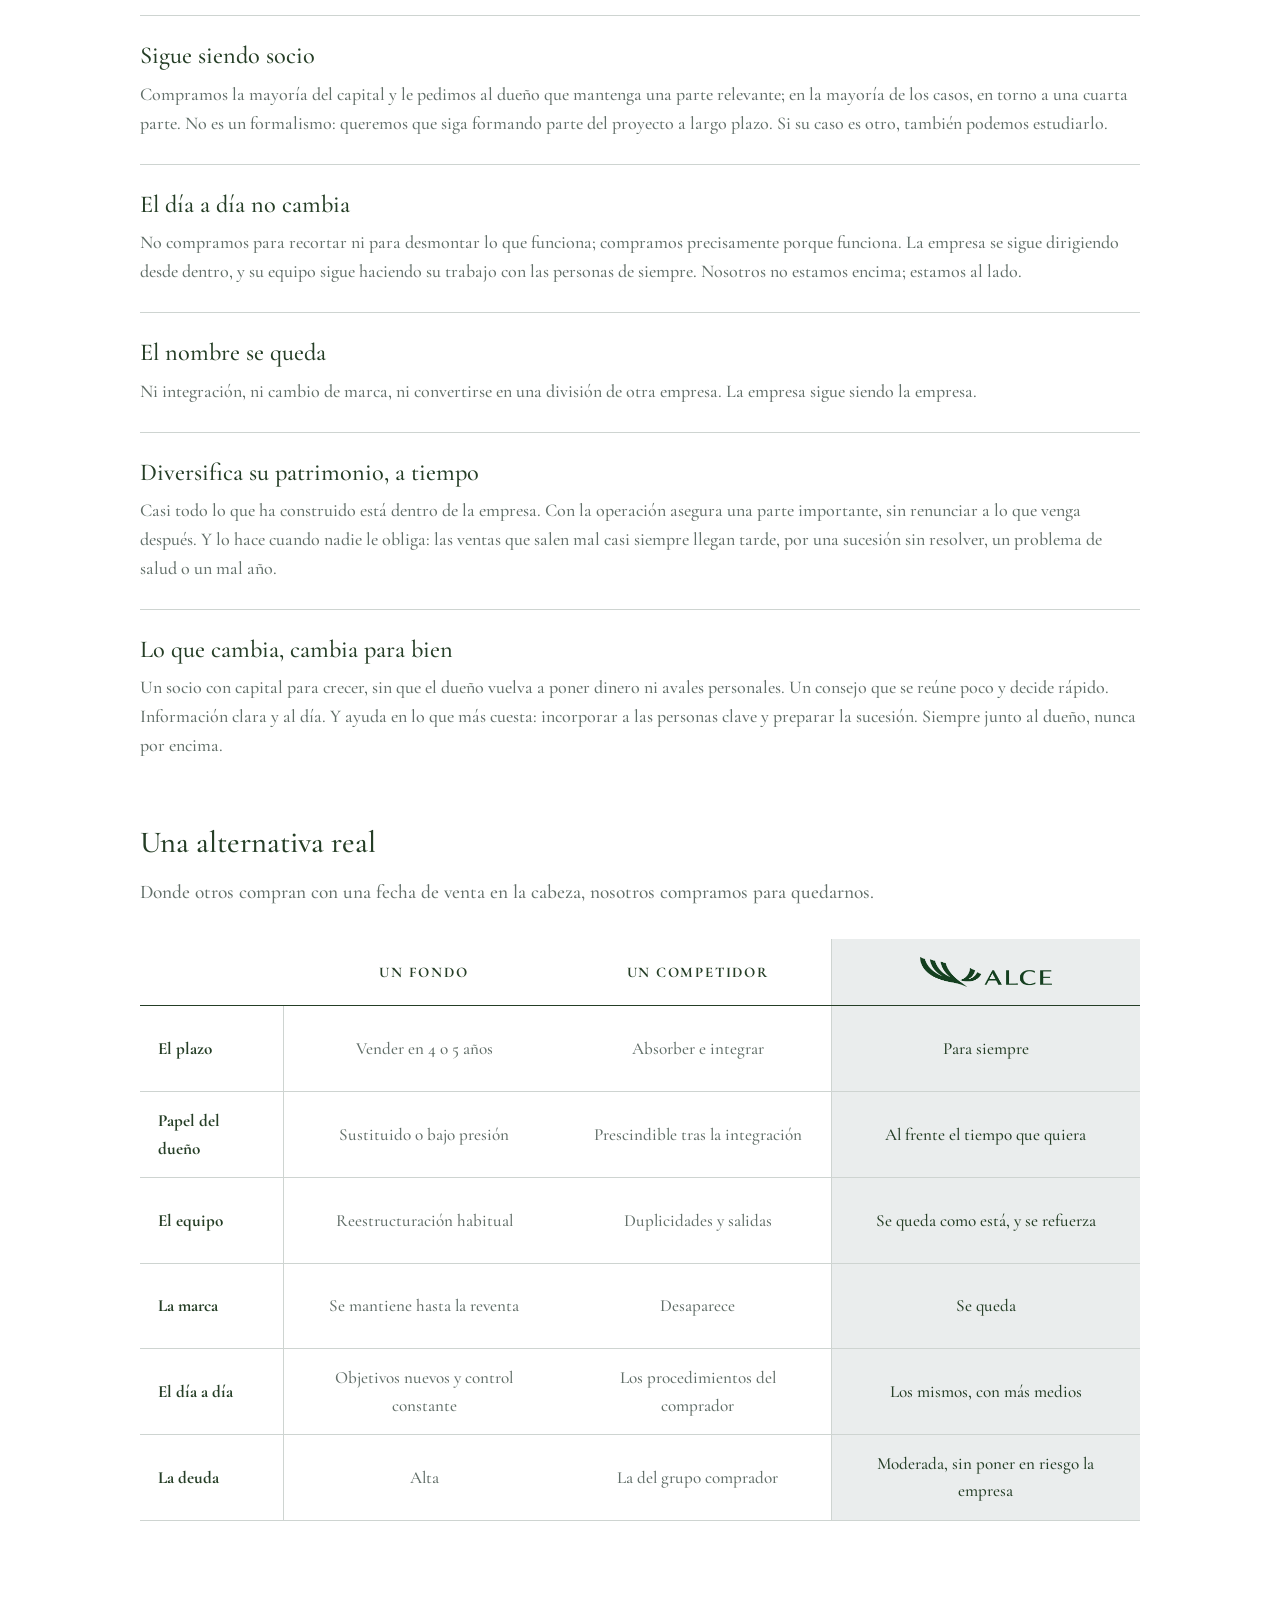
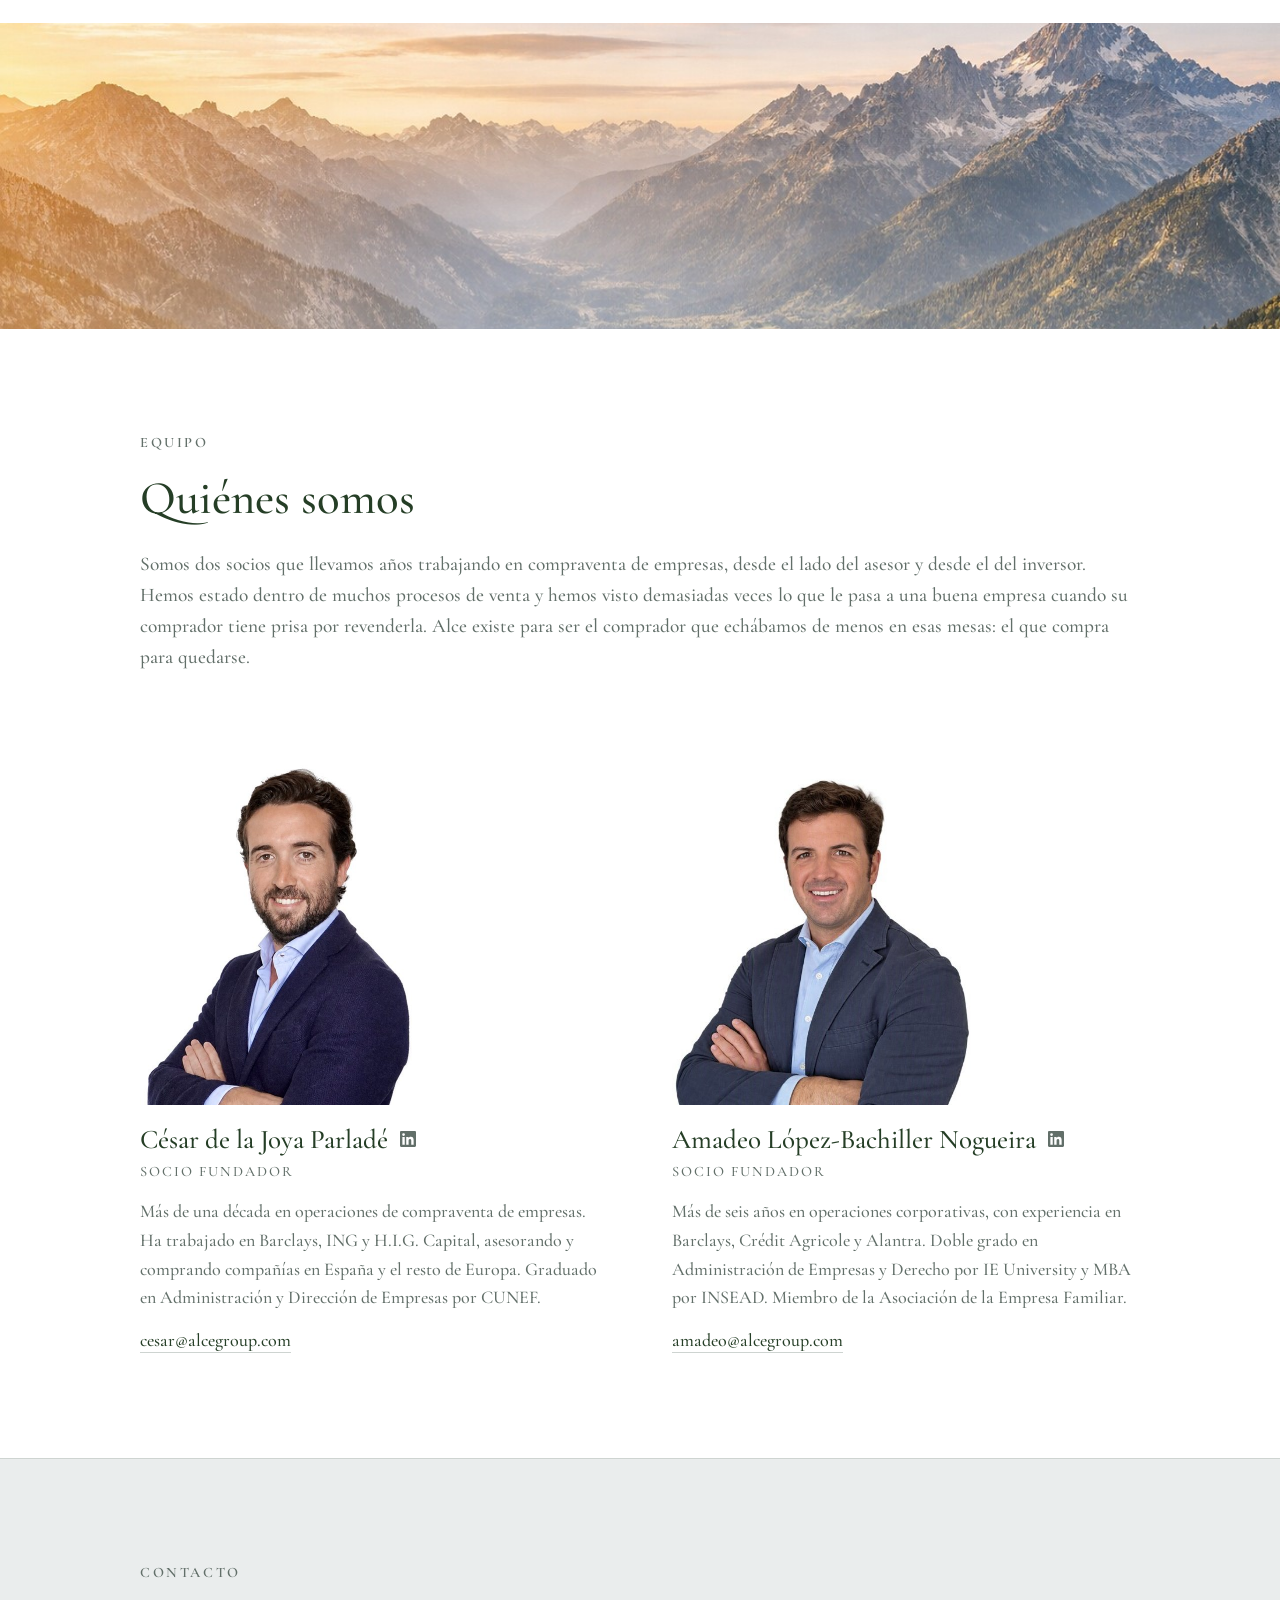
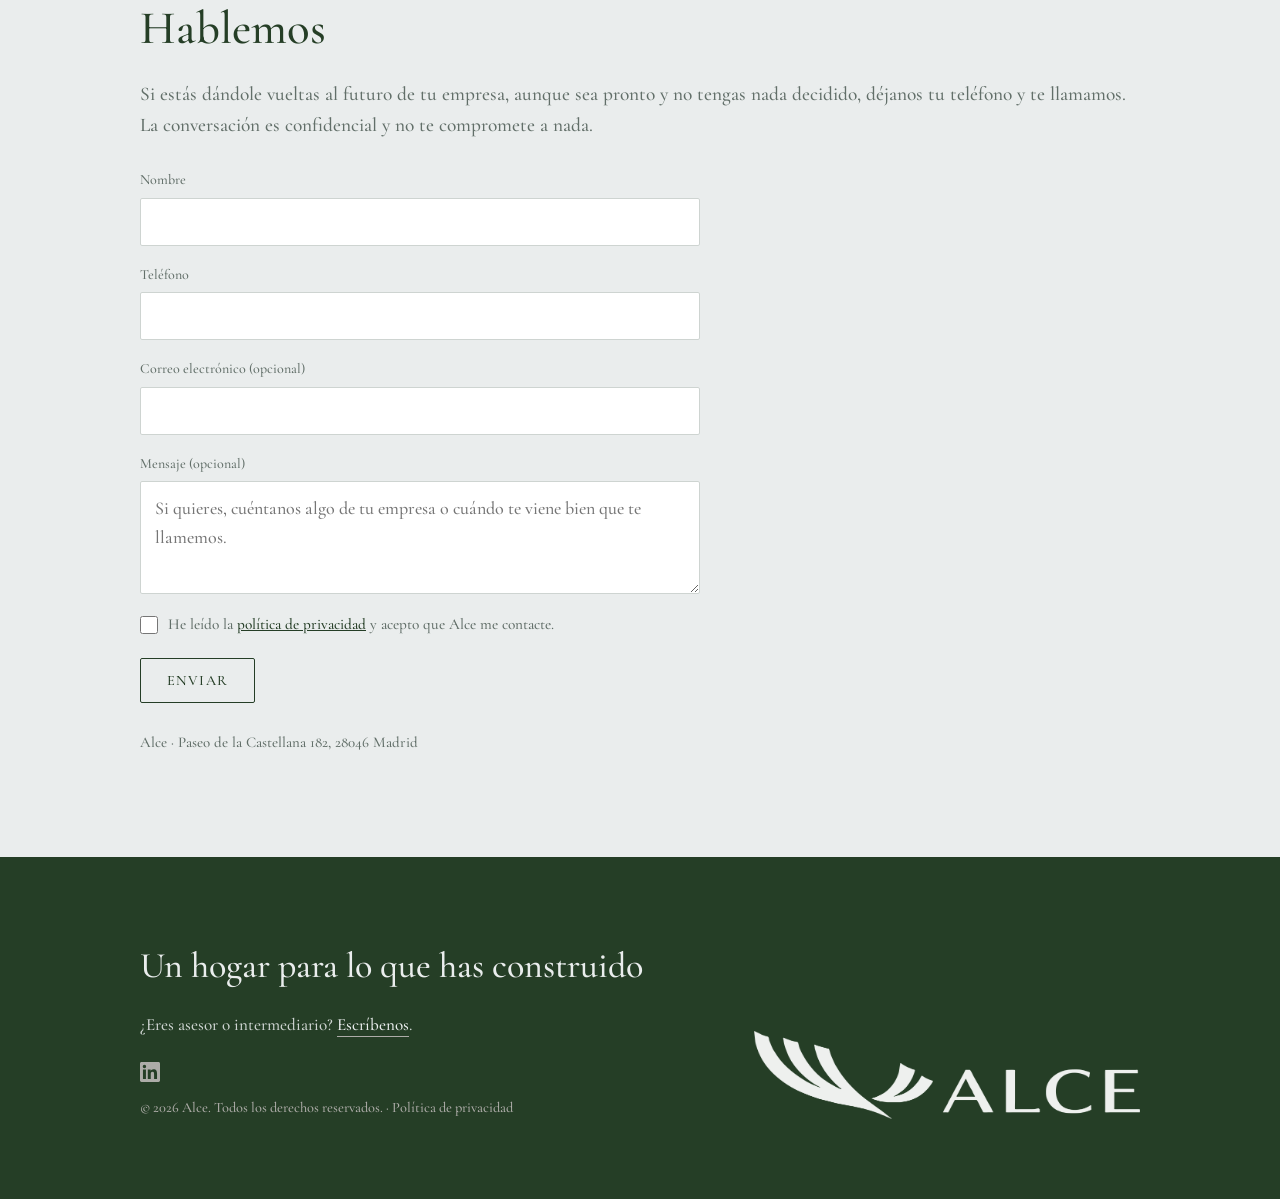
==== commit b7915b9f: "Retratos nuevos, enlaces a LinkedIn y datos estructurados (2026-09-24) - Retratos de Equipo en JPG 3" ====
--- a/index.html
+++ b/index.html
@@ -19,12 +19,51 @@
 <link rel="preconnect" href="https://fonts.gstatic.com" crossorigin>
 <link href="https://fonts.googleapis.com/css2?family=Cormorant+Garamond:wght@400;500;600;700&display=swap" rel="stylesheet">
 <link rel="preload" as="image" href="img/hero.jpg">
-<link rel="stylesheet" href="styles.css?v=20260914c">
+<link rel="stylesheet" href="styles.css?v=20260924a">
 <link rel="canonical" href="https://alcegroup.com/">
 <link rel="alternate" hreflang="es" href="https://alcegroup.com/">
 <link rel="alternate" hreflang="en" href="https://alcegroup.com/en/">
 <link rel="alternate" hreflang="pt" href="https://alcegroup.com/pt/">
 <link rel="alternate" hreflang="x-default" href="https://alcegroup.com/">
+<script type="application/ld+json">
+{
+  "@context": "https://schema.org",
+  "@type": "Organization",
+  "@id": "https://alcegroup.com/#organization",
+  "name": "Alce",
+  "alternateName": "Alce Group",
+  "url": "https://alcegroup.com/",
+  "logo": "https://alcegroup.com/img/logo.png",
+  "description": "Alce compra empresas familiares y de nicho en España y Portugal, y se queda con ellas.",
+  "areaServed": ["ES", "PT"],
+  "address": {
+    "@type": "PostalAddress",
+    "streetAddress": "Paseo de la Castellana 182",
+    "postalCode": "28046",
+    "addressLocality": "Madrid",
+    "addressCountry": "ES"
+  },
+  "sameAs": ["https://www.linkedin.com/company/alcegroup/"],
+  "founder": [
+    {
+      "@type": "Person",
+      "name": "César de la Joya Parladé",
+      "jobTitle": "Socio fundador",
+      "email": "cesar@alcegroup.com",
+      "image": "https://alcegroup.com/img/cesar-2.jpg",
+      "sameAs": ["https://www.linkedin.com/in/c%C3%A9sar-de-la-joya-parlad%C3%A9-39055a125/"]
+    },
+    {
+      "@type": "Person",
+      "name": "Amadeo López-Bachiller Nogueira",
+      "jobTitle": "Socio fundador",
+      "email": "amadeo@alcegroup.com",
+      "image": "https://alcegroup.com/img/amadeo-2.jpg",
+      "sameAs": ["https://www.linkedin.com/in/amadeo-l%C3%B3pez-bachiller-nogueira-95a52bb5/"]
+    }
+  ]
+}
+</script>
 <!-- Marca el documento como "con JS" antes de pintar, para evitar parpadeo del fade-in. Sin JS, todo se muestra igualmente. -->
 <script>document.documentElement.classList.add('js');</script>
 </head>
@@ -263,18 +302,18 @@
       <div class="team">
         <article class="member">
           <div class="member__photo">
-            <img id="img-cesar" src="img/cesar.png" alt="César de la Joya Parladé" loading="lazy" onerror="this.remove()">
+            <img id="img-cesar" src="img/cesar-2.jpg" alt="César de la Joya Parladé" loading="lazy" onerror="this.remove()">
           </div>
-          <h3 class="member__name">César de la Joya Parladé</h3>
+          <h3 class="member__name">César de la Joya Parladé <a class="member__li" href="https://www.linkedin.com/in/c%C3%A9sar-de-la-joya-parlad%C3%A9-39055a125/" target="_blank" rel="noopener" aria-label="Perfil de LinkedIn de César de la Joya Parladé"><svg viewBox="0 0 24 24" width="16" height="16" aria-hidden="true" focusable="false"><path d="M20.45 20.45h-3.56v-5.57c0-1.33-.02-3.04-1.85-3.04-1.85 0-2.14 1.45-2.14 2.94v5.67H9.35V9h3.41v1.56h.05c.48-.9 1.64-1.85 3.37-1.85 3.6 0 4.27 2.37 4.27 5.46v6.28zM5.34 7.43a2.06 2.06 0 1 1 0-4.13 2.06 2.06 0 0 1 0 4.13zM7.12 20.45H3.56V9h3.56v11.45zM22.23 0H1.77C.79 0 0 .77 0 1.73v20.54C0 23.23.79 24 1.77 24h20.45c.98 0 1.78-.77 1.78-1.73V1.73C24 .77 23.2 0 22.22 0z"/></svg></a></h3>
           <p class="member__role">Socio fundador</p>
           <p class="member__bio">Más de una década en operaciones de compraventa de empresas. Ha trabajado en Barclays, ING y H.I.G. Capital, asesorando y comprando compañías en España y el resto de Europa. Graduado en Administración y Dirección de Empresas por CUNEF.</p>
           <p class="member__contact"><a href="mailto:cesar@alcegroup.com">cesar@alcegroup.com</a></p>
         </article>
         <article class="member">
           <div class="member__photo">
-            <img id="img-amadeo" src="img/amadeo.png" alt="Amadeo López-Bachiller Nogueira" loading="lazy" onerror="this.remove()">
+            <img id="img-amadeo" src="img/amadeo-2.jpg" alt="Amadeo López-Bachiller Nogueira" loading="lazy" onerror="this.remove()">
           </div>
-          <h3 class="member__name">Amadeo López-Bachiller Nogueira</h3>
+          <h3 class="member__name">Amadeo López-Bachiller Nogueira <a class="member__li" href="https://www.linkedin.com/in/amadeo-l%C3%B3pez-bachiller-nogueira-95a52bb5/" target="_blank" rel="noopener" aria-label="Perfil de LinkedIn de Amadeo López-Bachiller Nogueira"><svg viewBox="0 0 24 24" width="16" height="16" aria-hidden="true" focusable="false"><path d="M20.45 20.45h-3.56v-5.57c0-1.33-.02-3.04-1.85-3.04-1.85 0-2.14 1.45-2.14 2.94v5.67H9.35V9h3.41v1.56h.05c.48-.9 1.64-1.85 3.37-1.85 3.6 0 4.27 2.37 4.27 5.46v6.28zM5.34 7.43a2.06 2.06 0 1 1 0-4.13 2.06 2.06 0 0 1 0 4.13zM7.12 20.45H3.56V9h3.56v11.45zM22.23 0H1.77C.79 0 0 .77 0 1.73v20.54C0 23.23.79 24 1.77 24h20.45c.98 0 1.78-.77 1.78-1.73V1.73C24 .77 23.2 0 22.22 0z"/></svg></a></h3>
           <p class="member__role">Socio fundador</p>
           <p class="member__bio">Más de seis años en operaciones corporativas, con experiencia en Barclays, Crédit Agricole y Alantra. Doble grado en Administración de Empresas y Derecho por IE University y MBA por INSEAD. Miembro de la Asociación de la Empresa Familiar.</p>
           <p class="member__contact"><a href="mailto:amadeo@alcegroup.com">amadeo@alcegroup.com</a></p>
@@ -333,12 +372,13 @@
     <div class="footer__text">
       <p class="footer__tagline">Un hogar para lo que has construido</p>
       <p class="footer__secondary">¿Eres asesor o intermediario? <a href="mailto:cesar@alcegroup.com,amadeo@alcegroup.com">Escríbenos</a>.</p>
+      <p class="footer__social"><a href="https://www.linkedin.com/company/alcegroup/" target="_blank" rel="noopener" aria-label="Alce en LinkedIn"><svg viewBox="0 0 24 24" width="16" height="16" aria-hidden="true" focusable="false"><path d="M20.45 20.45h-3.56v-5.57c0-1.33-.02-3.04-1.85-3.04-1.85 0-2.14 1.45-2.14 2.94v5.67H9.35V9h3.41v1.56h.05c.48-.9 1.64-1.85 3.37-1.85 3.6 0 4.27 2.37 4.27 5.46v6.28zM5.34 7.43a2.06 2.06 0 1 1 0-4.13 2.06 2.06 0 0 1 0 4.13zM7.12 20.45H3.56V9h3.56v11.45zM22.23 0H1.77C.79 0 0 .77 0 1.73v20.54C0 23.23.79 24 1.77 24h20.45c.98 0 1.78-.77 1.78-1.73V1.73C24 .77 23.2 0 22.22 0z"/></svg></a></p>
       <p class="footer__copy">© 2026 Alce. Todos los derechos reservados. · <a href="privacidad.html">Política de privacidad</a></p>
     </div>
     <img class="footer__logo" src="img/logo-blanco.png" alt="" aria-hidden="true" onerror="this.remove()">
   </div>
 </footer>
 
-<script src="main.js?v=20260914c" defer></script>
+<script src="main.js?v=20260924a" defer></script>
 </body>
 </html>
--- a/styles.css
+++ b/styles.css
@@ -511,6 +511,18 @@
   font-size: 1.5rem;
   margin-bottom: 4px;
 }
+/* Icono de LinkedIn junto al nombre */
+.member__li{
+  display: inline-block;
+  margin-left: 6px;
+  color: var(--slate);
+  line-height: 0;
+  vertical-align: 0.05em;
+  transition: color .15s ease;
+}
+.member__li:hover,
+.member__li:focus-visible{ color: var(--ink); }
+.member__li svg{ fill: currentColor; }
 .member__role{
   font-size: 0.8rem;
   text-transform: uppercase;
@@ -637,6 +649,15 @@
   padding-bottom: 1px;
 }
 .footer__secondary a:hover{ border-bottom-color: var(--cream); }
+.footer__social{ margin: 0 0 14px; line-height: 0; }
+.footer__social a{
+  display: inline-block;
+  color: var(--warm);
+  transition: color .15s ease;
+}
+.footer__social a:hover,
+.footer__social a:focus-visible{ color: var(--cream); }
+.footer__social svg{ width: 20px; height: 20px; fill: currentColor; }
 .footer__copy{
   color: var(--warm);
   font-size: 0.8rem;
@@ -673,10 +694,11 @@
 /* Tablet: equipo, pasos, compromisos y criterios a una columna cuando aprieta */
 @media (max-width: 860px){
   .team{ grid-template-columns: 1fr; max-width: 420px; }
-  .commitments{ grid-template-columns: 1fr; }
+  /* En columna, todas las cajas de cada grupo con la misma altura (la de la más alta) */
+  .commitments{ grid-template-columns: 1fr; grid-auto-rows: 1fr; }
   .commitment{ padding: 28px; display: block; }
   .commitment__title{ font-size: 1.22rem; }   /* ~22px */
-  .criteria{ grid-template-columns: 1fr; gap: 14px; }
+  .criteria{ grid-template-columns: 1fr; grid-auto-rows: 1fr; gap: 14px; }
   .criterion{ padding: 24px 24px 26px; }
 }
 
